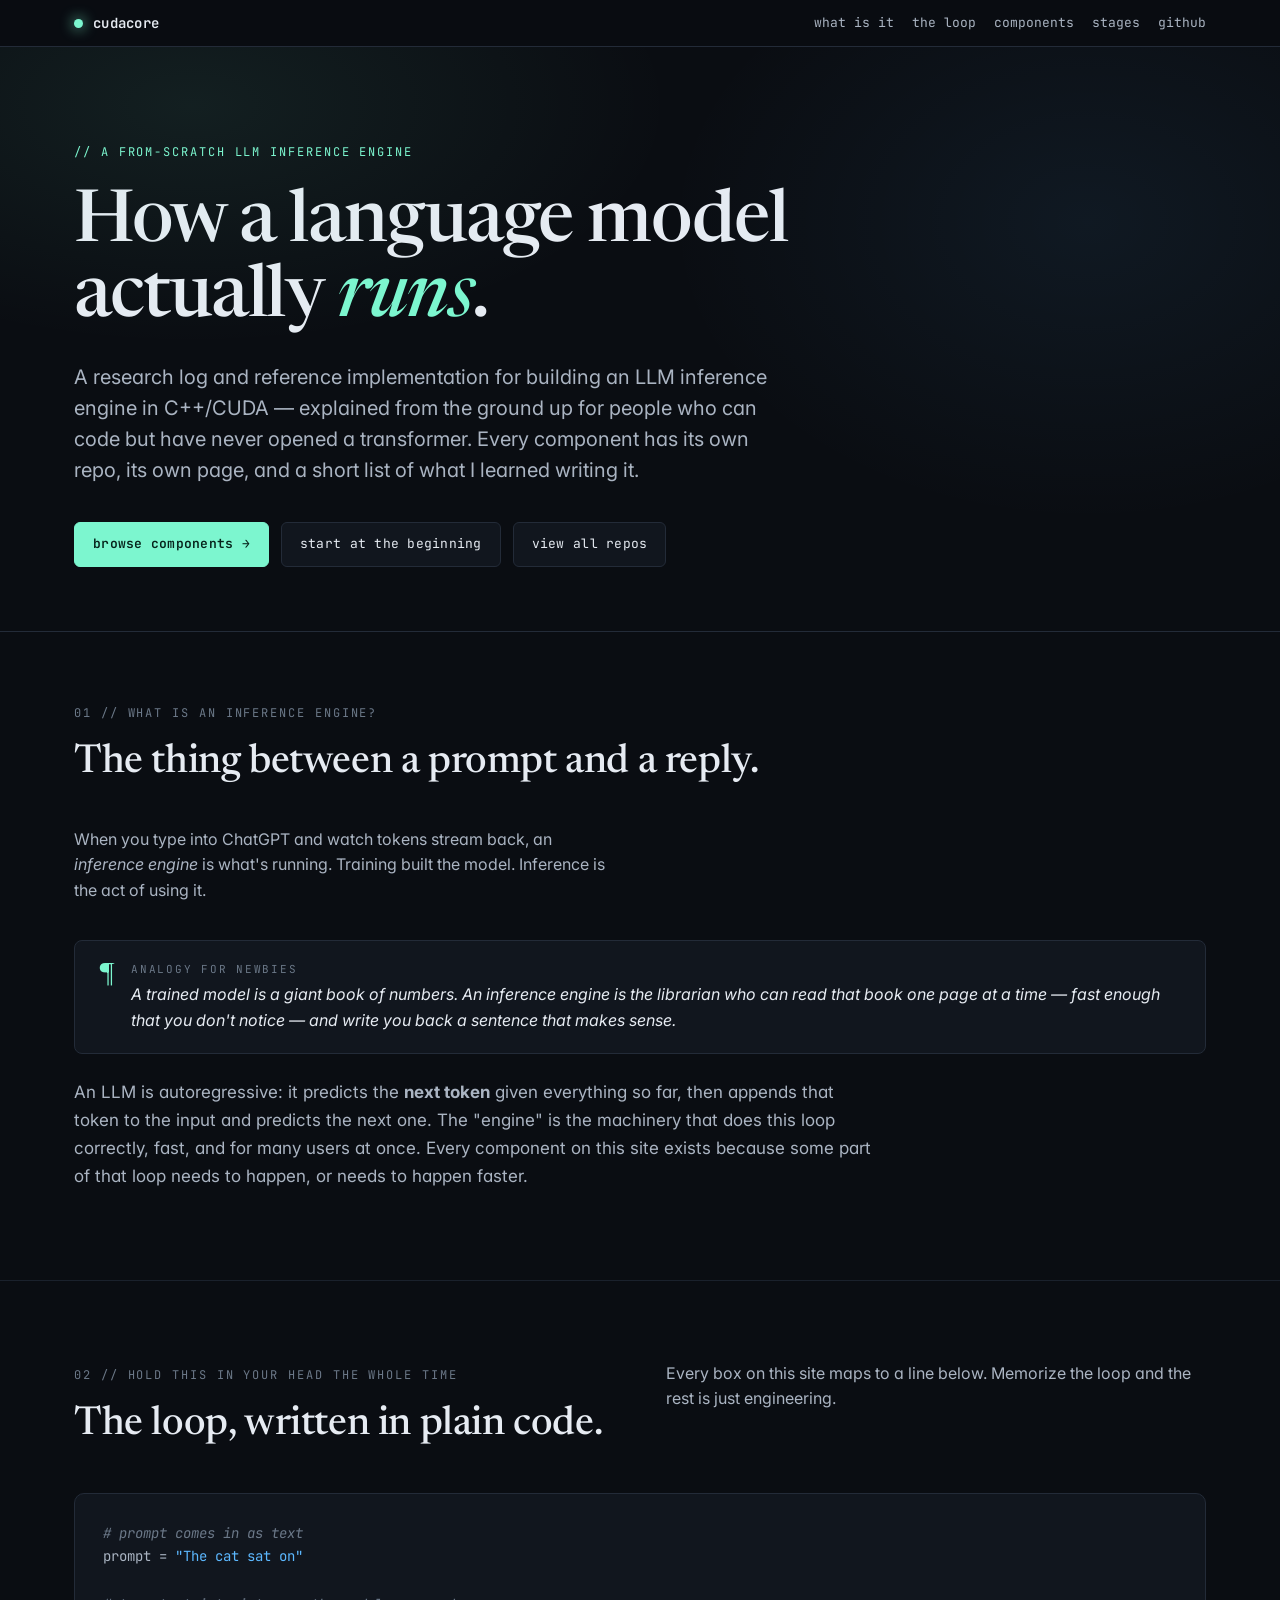
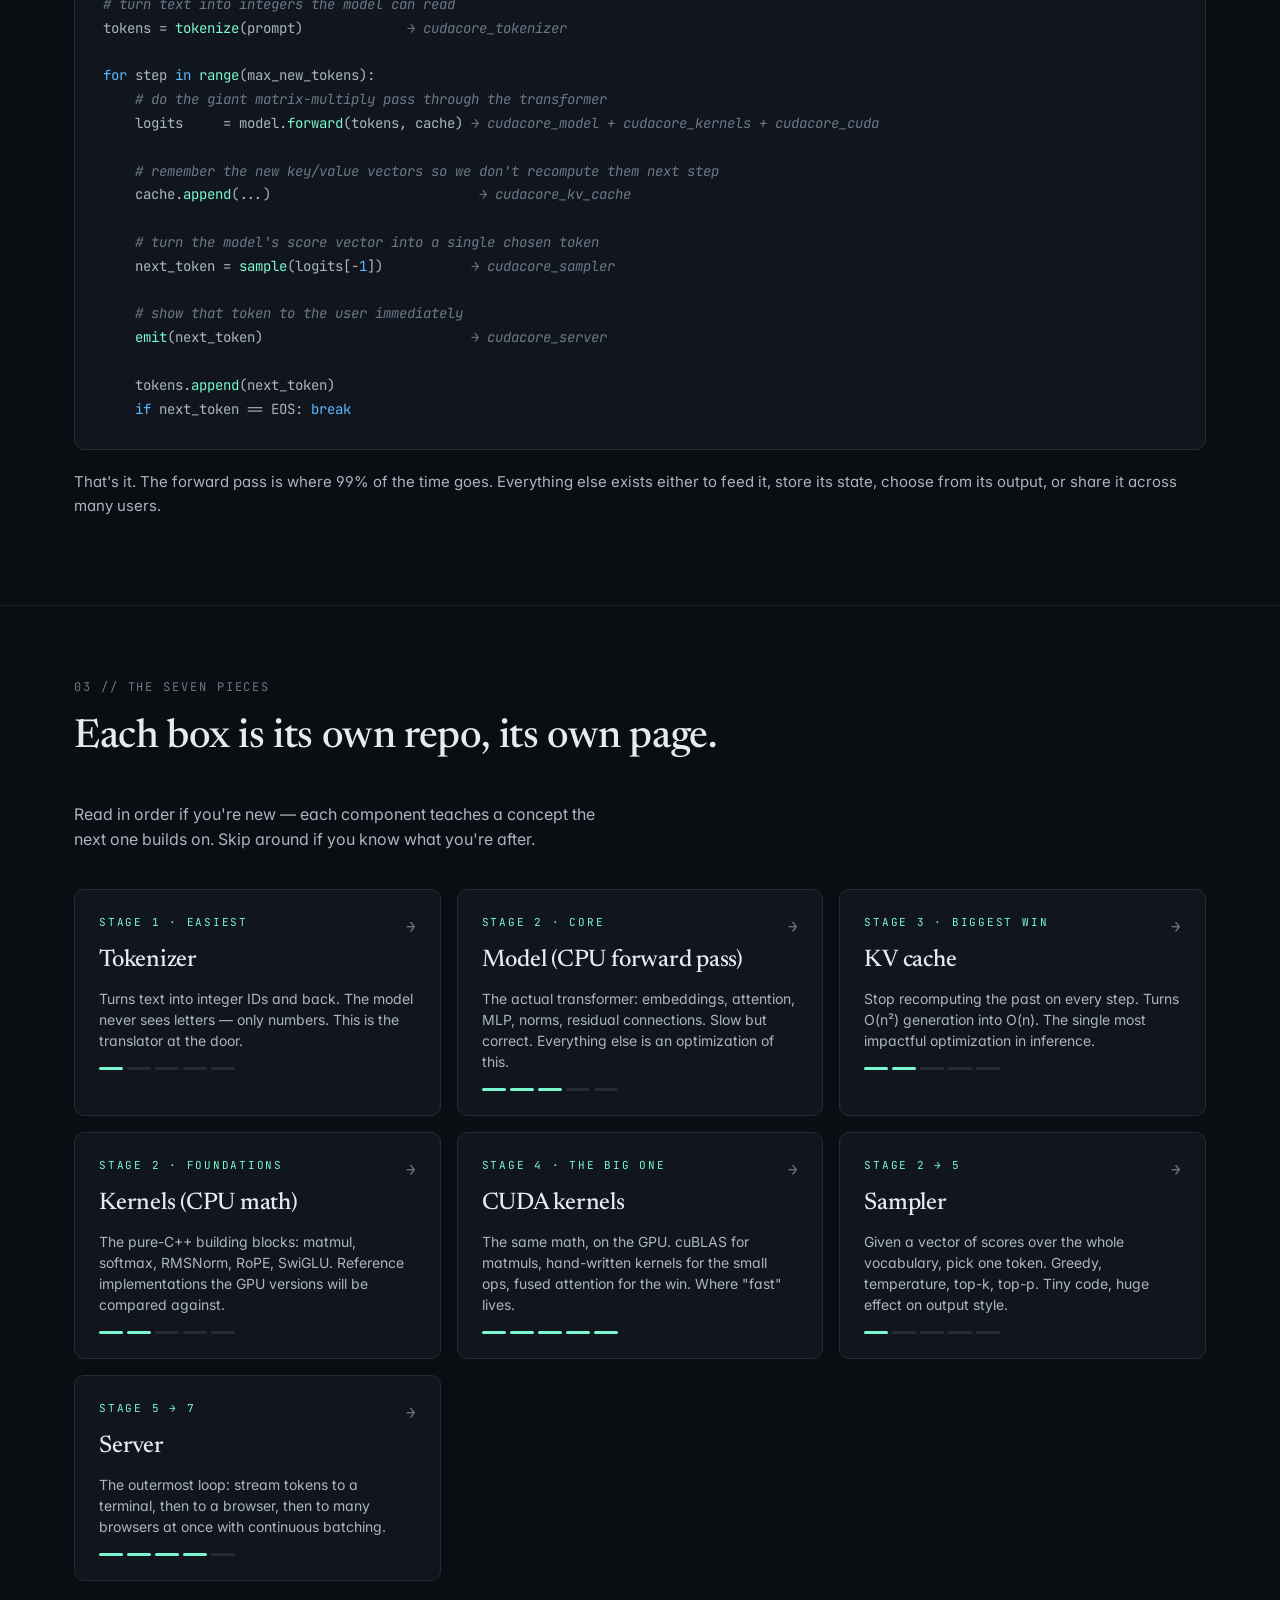
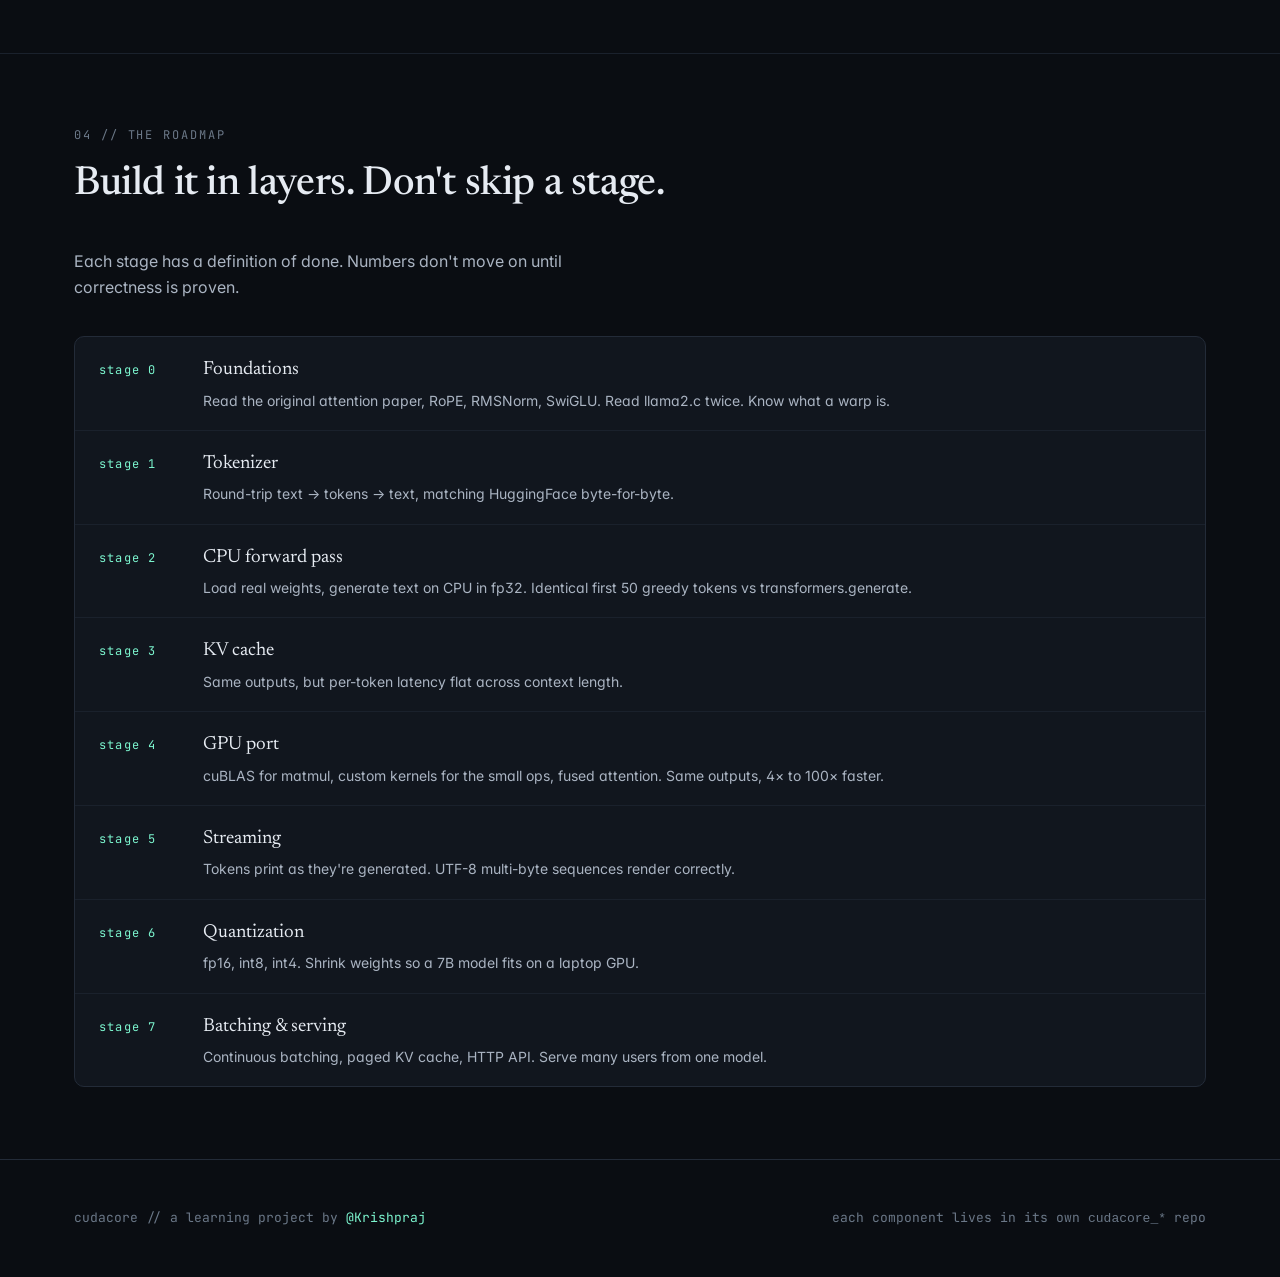
==== index.html @ 764e466d "Initial site — plain-English research log for cudacore Static HTML site explaining what an LLM infer" ====
<!doctype html>
<html lang="en">
<head>
<meta charset="utf-8">
<meta name="viewport" content="width=device-width, initial-scale=1">
<title>cudacore — building an LLM inference engine from scratch</title>
<meta name="description" content="A from-scratch LLM inference engine in C++/CUDA. Research notes, plain-English explanations, and source code for every component — for newbies who want to understand how language models actually run.">
<link rel="preconnect" href="https://fonts.googleapis.com">
<link rel="preconnect" href="https://fonts.gstatic.com" crossorigin>
<link href="https://fonts.googleapis.com/css2?family=Newsreader:ital,wght@0,400;0,500;0,600;1,400;1,500&family=Inter:wght@400;500;600;700&family=JetBrains+Mono:wght@400;500;600&display=swap" rel="stylesheet">
<link rel="stylesheet" href="style.css">
</head>
<body>

<header class="topbar">
  <div class="topbar-inner">
    <div class="brand"><span class="dot"></span>cudacore</div>
    <nav class="topnav">
      <a href="#what">what is it</a>
      <a href="#loop">the loop</a>
      <a href="#components">components</a>
      <a href="#stages">stages</a>
      <a href="https://github.com/Krishpraj?tab=repositories&q=cudacore" target="_blank" rel="noopener">github</a>
    </nav>
  </div>
</header>

<section class="hero">
  <div class="wrap">
    <div class="eyebrow">// a from-scratch llm inference engine</div>
    <h1>How a language model<br>actually <em>runs</em>.</h1>
    <p class="lede">A research log and reference implementation for building an LLM inference engine in C++/CUDA — explained from the ground up for people who can code but have never opened a transformer. Every component has its own repo, its own page, and a short list of what I learned writing it.</p>
    <div class="cta-row">
      <a class="btn primary" href="#components">browse components →</a>
      <a class="btn" href="components/tokenizer.html">start at the beginning</a>
      <a class="btn" href="https://github.com/Krishpraj?tab=repositories&q=cudacore" target="_blank" rel="noopener">view all repos</a>
    </div>
  </div>
</section>

<section id="what">
  <div class="wrap">
    <div class="section-head">
      <div>
        <div class="section-tag">01 // what is an inference engine?</div>
        <h2>The thing between a prompt and a reply.</h2>
      </div>
      <p class="kicker">When you type into ChatGPT and watch tokens stream back, an <em>inference engine</em> is what's running. Training built the model. Inference is the act of using it.</p>
    </div>

    <div class="analogy">
      <div class="icon">¶</div>
      <div class="body">
        <div class="tag">analogy for newbies</div>
        <p>A trained model is a giant book of numbers. An inference engine is the librarian who can read that book one page at a time — fast enough that you don't notice — and write you back a sentence that makes sense.</p>
      </div>
    </div>

    <p style="color: var(--ink-2); font-size: 17px; line-height: 1.65; max-width: 800px;">An LLM is autoregressive: it predicts the <strong>next token</strong> given everything so far, then appends that token to the input and predicts the next one. The "engine" is the machinery that does this loop correctly, fast, and for many users at once. Every component on this site exists because some part of that loop needs to happen, or needs to happen faster.</p>
  </div>
</section>

<section id="loop">
  <div class="wrap">
    <div class="section-head">
      <div>
        <div class="section-tag">02 // hold this in your head the whole time</div>
        <h2>The loop, written in plain code.</h2>
      </div>
      <p class="kicker">Every box on this site maps to a line below. Memorize the loop and the rest is just engineering.</p>
    </div>

<div class="loop-block"><span class="cm"># prompt comes in as text</span>
prompt = <span class="kw">"The cat sat on"</span>

<span class="cm"># turn text into integers the model can read</span>
tokens = <span class="fn">tokenize</span>(prompt)             <span class="cm">→ cudacore_tokenizer</span>

<span class="kw">for</span> step <span class="kw">in</span> <span class="fn">range</span>(max_new_tokens):
    <span class="cm"># do the giant matrix-multiply pass through the transformer</span>
    logits     = model.<span class="fn">forward</span>(tokens, cache) <span class="cm">→ cudacore_model + cudacore_kernels + cudacore_cuda</span>

    <span class="cm"># remember the new key/value vectors so we don't recompute them next step</span>
    cache.<span class="fn">append</span>(...)                          <span class="cm">→ cudacore_kv_cache</span>

    <span class="cm"># turn the model's score vector into a single chosen token</span>
    next_token = <span class="fn">sample</span>(logits[-<span class="kw">1</span>])           <span class="cm">→ cudacore_sampler</span>

    <span class="cm"># show that token to the user immediately</span>
    <span class="fn">emit</span>(next_token)                          <span class="cm">→ cudacore_server</span>

    tokens.<span class="fn">append</span>(next_token)
    <span class="kw">if</span> next_token == EOS: <span class="kw">break</span></div>

    <p style="color: var(--ink-2); font-size: 15px; margin-top: 20px;">That's it. The forward pass is where 99% of the time goes. Everything else exists either to feed it, store its state, choose from its output, or share it across many users.</p>
  </div>
</section>

<section id="components">
  <div class="wrap">
    <div class="section-head">
      <div>
        <div class="section-tag">03 // the seven pieces</div>
        <h2>Each box is its own repo, its own page.</h2>
      </div>
      <p class="kicker">Read in order if you're new — each component teaches a concept the next one builds on. Skip around if you know what you're after.</p>
    </div>

    <div class="comp-grid">

      <a class="comp-card" href="components/tokenizer.html">
        <div class="stage">stage 1 · easiest</div>
        <h3>Tokenizer</h3>
        <p>Turns text into integer IDs and back. The model never sees letters — only numbers. This is the translator at the door.</p>
        <div class="difficulty"><span class="on"></span><span></span><span></span><span></span><span></span></div>
      </a>

      <a class="comp-card" href="components/model.html">
        <div class="stage">stage 2 · core</div>
        <h3>Model (CPU forward pass)</h3>
        <p>The actual transformer: embeddings, attention, MLP, norms, residual connections. Slow but correct. Everything else is an optimization of this.</p>
        <div class="difficulty"><span class="on"></span><span class="on"></span><span class="on"></span><span></span><span></span></div>
      </a>

      <a class="comp-card" href="components/kv_cache.html">
        <div class="stage">stage 3 · biggest win</div>
        <h3>KV cache</h3>
        <p>Stop recomputing the past on every step. Turns O(n²) generation into O(n). The single most impactful optimization in inference.</p>
        <div class="difficulty"><span class="on"></span><span class="on"></span><span></span><span></span><span></span></div>
      </a>

      <a class="comp-card" href="components/kernels.html">
        <div class="stage">stage 2 · foundations</div>
        <h3>Kernels (CPU math)</h3>
        <p>The pure-C++ building blocks: matmul, softmax, RMSNorm, RoPE, SwiGLU. Reference implementations the GPU versions will be compared against.</p>
        <div class="difficulty"><span class="on"></span><span class="on"></span><span></span><span></span><span></span></div>
      </a>

      <a class="comp-card" href="components/cuda.html">
        <div class="stage">stage 4 · the big one</div>
        <h3>CUDA kernels</h3>
        <p>The same math, on the GPU. cuBLAS for matmuls, hand-written kernels for the small ops, fused attention for the win. Where "fast" lives.</p>
        <div class="difficulty"><span class="on"></span><span class="on"></span><span class="on"></span><span class="on"></span><span class="on"></span></div>
      </a>

      <a class="comp-card" href="components/sampler.html">
        <div class="stage">stage 2 → 5</div>
        <h3>Sampler</h3>
        <p>Given a vector of scores over the whole vocabulary, pick one token. Greedy, temperature, top-k, top-p. Tiny code, huge effect on output style.</p>
        <div class="difficulty"><span class="on"></span><span></span><span></span><span></span><span></span></div>
      </a>

      <a class="comp-card" href="components/server.html">
        <div class="stage">stage 5 → 7</div>
        <h3>Server</h3>
        <p>The outermost loop: stream tokens to a terminal, then to a browser, then to many browsers at once with continuous batching.</p>
        <div class="difficulty"><span class="on"></span><span class="on"></span><span class="on"></span><span class="on"></span><span></span></div>
      </a>

    </div>
  </div>
</section>

<section id="stages">
  <div class="wrap">
    <div class="section-head">
      <div>
        <div class="section-tag">04 // the roadmap</div>
        <h2>Build it in layers. Don't skip a stage.</h2>
      </div>
      <p class="kicker">Each stage has a definition of done. Numbers don't move on until correctness is proven.</p>
    </div>

    <div class="stages">
      <div class="stage-row"><div class="num">stage 0</div><div><div class="title">Foundations</div><p class="desc">Read the original attention paper, RoPE, RMSNorm, SwiGLU. Read llama2.c twice. Know what a warp is.</p></div></div>
      <div class="stage-row"><div class="num">stage 1</div><div><div class="title">Tokenizer</div><p class="desc">Round-trip text → tokens → text, matching HuggingFace byte-for-byte.</p></div></div>
      <div class="stage-row"><div class="num">stage 2</div><div><div class="title">CPU forward pass</div><p class="desc">Load real weights, generate text on CPU in fp32. Identical first 50 greedy tokens vs transformers.generate.</p></div></div>
      <div class="stage-row"><div class="num">stage 3</div><div><div class="title">KV cache</div><p class="desc">Same outputs, but per-token latency flat across context length.</p></div></div>
      <div class="stage-row"><div class="num">stage 4</div><div><div class="title">GPU port</div><p class="desc">cuBLAS for matmul, custom kernels for the small ops, fused attention. Same outputs, 4× to 100× faster.</p></div></div>
      <div class="stage-row"><div class="num">stage 5</div><div><div class="title">Streaming</div><p class="desc">Tokens print as they're generated. UTF-8 multi-byte sequences render correctly.</p></div></div>
      <div class="stage-row"><div class="num">stage 6</div><div><div class="title">Quantization</div><p class="desc">fp16, int8, int4. Shrink weights so a 7B model fits on a laptop GPU.</p></div></div>
      <div class="stage-row"><div class="num">stage 7</div><div><div class="title">Batching & serving</div><p class="desc">Continuous batching, paged KV cache, HTTP API. Serve many users from one model.</p></div></div>
    </div>
  </div>
</section>

<footer class="site-foot">
  <div class="wrap">
    <div>cudacore // a learning project by <a href="https://github.com/Krishpraj" target="_blank" rel="noopener">@Krishpraj</a></div>
    <div>each component lives in its own <code>cudacore_*</code> repo</div>
  </div>
</footer>

</body>
</html>
---- style.css ----
/* cudacore — design tokens */
:root {
  --bg: #0a0d12;
  --bg-2: #11161e;
  --bg-3: #1a212c;
  --line: #232b38;
  --line-soft: #1a212c;
  --ink: #e6ebf2;
  --ink-2: #aab4c2;
  --ink-3: #6b7888;
  --accent: #7cf6cf;
  --accent-2: #5cb8ff;
  --warn: #ffb84d;
  --danger: #ff7a90;
  --mono: ui-monospace, "JetBrains Mono", "SF Mono", Menlo, Consolas, monospace;
  --sans: ui-sans-serif, "Inter", system-ui, -apple-system, "Segoe UI", sans-serif;
  --serif: "Newsreader", "Iowan Old Style", Georgia, serif;
  --maxw: 1180px;
}

* { box-sizing: border-box; }
html, body { margin: 0; padding: 0; }
html { -webkit-text-size-adjust: 100%; }
body {
  background: var(--bg);
  color: var(--ink);
  font-family: var(--sans);
  font-size: 16px;
  line-height: 1.6;
  font-feature-settings: "ss01", "cv11";
  -webkit-font-smoothing: antialiased;
  text-rendering: optimizeLegibility;
}

a { color: var(--accent); text-decoration: none; }
a:hover { text-decoration: underline; text-decoration-thickness: 1px; text-underline-offset: 3px; }

::selection { background: var(--accent); color: #06231b; }

/* layout */
.wrap { max-width: var(--maxw); margin: 0 auto; padding: 0 24px; }
.row { display: flex; gap: 24px; flex-wrap: wrap; }

/* top bar */
.topbar {
  position: sticky;
  top: 0;
  z-index: 10;
  background: rgba(10,13,18,0.85);
  backdrop-filter: blur(12px);
  -webkit-backdrop-filter: blur(12px);
  border-bottom: 1px solid var(--line);
}
.topbar-inner {
  max-width: var(--maxw);
  margin: 0 auto;
  padding: 12px 24px;
  display: flex;
  align-items: center;
  justify-content: space-between;
  gap: 24px;
}
.brand {
  font-family: var(--mono);
  font-weight: 600;
  font-size: 14px;
  letter-spacing: 0.02em;
  color: var(--ink);
  display: flex;
  align-items: center;
  gap: 10px;
}
.brand .dot {
  width: 9px; height: 9px;
  border-radius: 50%;
  background: var(--accent);
  box-shadow: 0 0 14px var(--accent);
}
.topnav {
  display: flex;
  gap: 18px;
  font-family: var(--mono);
  font-size: 13px;
}
.topnav a {
  color: var(--ink-2);
  text-decoration: none;
}
.topnav a:hover { color: var(--ink); }

/* hero */
.hero {
  padding: 96px 0 64px;
  border-bottom: 1px solid var(--line);
  position: relative;
  overflow: hidden;
}
.hero::before {
  content: "";
  position: absolute;
  inset: 0;
  background:
    radial-gradient(800px 400px at 15% 10%, rgba(124,246,207,0.08), transparent 60%),
    radial-gradient(700px 500px at 85% 30%, rgba(92,184,255,0.07), transparent 60%);
  pointer-events: none;
}
.eyebrow {
  font-family: var(--mono);
  font-size: 12px;
  letter-spacing: 0.16em;
  text-transform: uppercase;
  color: var(--accent);
  margin-bottom: 24px;
}
.hero h1 {
  font-family: var(--serif);
  font-size: clamp(40px, 6vw, 72px);
  line-height: 1.05;
  letter-spacing: -0.02em;
  font-weight: 500;
  margin: 0 0 24px;
  max-width: 920px;
}
.hero h1 em {
  font-style: italic;
  color: var(--accent);
}
.hero .lede {
  font-size: 20px;
  line-height: 1.55;
  color: var(--ink-2);
  max-width: 720px;
  margin: 0 0 36px;
}
.cta-row {
  display: flex;
  gap: 12px;
  flex-wrap: wrap;
}
.btn {
  display: inline-flex;
  align-items: center;
  gap: 8px;
  padding: 11px 18px;
  border-radius: 6px;
  font-family: var(--mono);
  font-size: 13px;
  letter-spacing: 0.02em;
  border: 1px solid var(--line);
  background: var(--bg-2);
  color: var(--ink);
  text-decoration: none;
  transition: all 0.15s ease;
}
.btn:hover {
  border-color: var(--accent);
  text-decoration: none;
  transform: translateY(-1px);
}
.btn.primary {
  background: var(--accent);
  color: #06231b;
  border-color: var(--accent);
  font-weight: 600;
}
.btn.primary:hover { background: #6be3bc; border-color: #6be3bc; }

/* section */
section { padding: 72px 0; border-bottom: 1px solid var(--line-soft); }
section:last-of-type { border-bottom: none; }
.section-head {
  display: flex;
  align-items: baseline;
  justify-content: space-between;
  margin-bottom: 36px;
  gap: 24px;
  flex-wrap: wrap;
}
.section-tag {
  font-family: var(--mono);
  font-size: 12px;
  letter-spacing: 0.16em;
  text-transform: uppercase;
  color: var(--ink-3);
}
.section-head h2 {
  font-family: var(--serif);
  font-weight: 500;
  font-size: clamp(28px, 3.4vw, 40px);
  letter-spacing: -0.01em;
  margin: 8px 0 0;
}
.section-head p.kicker {
  color: var(--ink-2);
  max-width: 540px;
  margin: 8px 0 0;
}

/* the loop block */
.loop-block {
  background: var(--bg-2);
  border: 1px solid var(--line);
  border-radius: 10px;
  padding: 28px;
  font-family: var(--mono);
  font-size: 14px;
  line-height: 1.7;
  color: var(--ink-2);
  white-space: pre;
  overflow-x: auto;
}
.loop-block .kw { color: var(--accent-2); }
.loop-block .fn { color: var(--accent); }
.loop-block .cm { color: var(--ink-3); font-style: italic; }

/* component grid */
.comp-grid {
  display: grid;
  grid-template-columns: repeat(auto-fit, minmax(280px, 1fr));
  gap: 16px;
}
.comp-card {
  display: block;
  background: var(--bg-2);
  border: 1px solid var(--line);
  border-radius: 10px;
  padding: 24px;
  color: var(--ink);
  text-decoration: none;
  transition: all 0.2s ease;
  position: relative;
  overflow: hidden;
}
.comp-card::after {
  content: "→";
  position: absolute;
  top: 24px;
  right: 24px;
  font-family: var(--mono);
  color: var(--ink-3);
  transition: all 0.2s ease;
}
.comp-card:hover {
  border-color: var(--accent);
  background: var(--bg-3);
  text-decoration: none;
  transform: translateY(-2px);
}
.comp-card:hover::after { color: var(--accent); transform: translateX(4px); }
.comp-card .stage {
  font-family: var(--mono);
  font-size: 11px;
  letter-spacing: 0.16em;
  text-transform: uppercase;
  color: var(--accent);
  margin-bottom: 10px;
}
.comp-card h3 {
  font-family: var(--serif);
  font-weight: 500;
  font-size: 24px;
  margin: 0 0 8px;
  letter-spacing: -0.01em;
}
.comp-card p {
  color: var(--ink-2);
  font-size: 14px;
  line-height: 1.5;
  margin: 0;
}
.comp-card .difficulty {
  margin-top: 16px;
  display: flex;
  gap: 4px;
}
.comp-card .difficulty span {
  width: 24px; height: 3px;
  background: var(--line);
  border-radius: 2px;
}
.comp-card .difficulty span.on { background: var(--accent); }

/* page body content */
article.page {
  padding: 56px 0 96px;
}
article.page .page-eyebrow {
  font-family: var(--mono);
  font-size: 12px;
  letter-spacing: 0.16em;
  text-transform: uppercase;
  color: var(--accent);
  margin-bottom: 16px;
}
article.page h1 {
  font-family: var(--serif);
  font-weight: 500;
  font-size: clamp(36px, 5vw, 56px);
  letter-spacing: -0.02em;
  line-height: 1.1;
  margin: 0 0 16px;
}
article.page .subhead {
  font-size: 18px;
  color: var(--ink-2);
  max-width: 740px;
  margin: 0 0 40px;
}
article.page h2 {
  font-family: var(--serif);
  font-weight: 500;
  font-size: 28px;
  letter-spacing: -0.01em;
  margin: 48px 0 16px;
  padding-top: 16px;
  border-top: 1px solid var(--line-soft);
}
article.page h3 {
  font-family: var(--sans);
  font-weight: 600;
  font-size: 17px;
  margin: 28px 0 10px;
  color: var(--ink);
  letter-spacing: -0.005em;
}
article.page p, article.page li {
  color: var(--ink-2);
  font-size: 17px;
  line-height: 1.65;
}
article.page strong { color: var(--ink); font-weight: 600; }
article.page ul { padding-left: 22px; }
article.page li { margin-bottom: 6px; }
article.page code {
  font-family: var(--mono);
  font-size: 0.92em;
  background: var(--bg-2);
  padding: 2px 6px;
  border-radius: 4px;
  border: 1px solid var(--line-soft);
  color: var(--ink);
}
article.page pre {
  background: var(--bg-2);
  border: 1px solid var(--line);
  border-radius: 8px;
  padding: 18px 20px;
  overflow-x: auto;
  font-family: var(--mono);
  font-size: 13px;
  line-height: 1.6;
  color: var(--ink);
  margin: 20px 0;
}
article.page pre code {
  background: none;
  padding: 0;
  border: none;
  font-size: inherit;
}

/* explainer box */
.explainer {
  background: linear-gradient(135deg, rgba(124,246,207,0.04), rgba(92,184,255,0.03));
  border: 1px solid var(--line);
  border-left: 3px solid var(--accent);
  border-radius: 8px;
  padding: 20px 24px;
  margin: 24px 0;
}
.explainer .tag {
  font-family: var(--mono);
  font-size: 11px;
  letter-spacing: 0.16em;
  text-transform: uppercase;
  color: var(--accent);
  margin-bottom: 8px;
}
.explainer p { margin: 0; }

/* analogy box */
.analogy {
  background: var(--bg-2);
  border: 1px solid var(--line);
  border-radius: 8px;
  padding: 20px 24px;
  margin: 24px 0;
  display: flex;
  gap: 16px;
  align-items: flex-start;
}
.analogy .icon {
  font-family: var(--serif);
  font-size: 28px;
  color: var(--accent);
  line-height: 1;
  flex-shrink: 0;
}
.analogy .body { flex: 1; }
.analogy .tag {
  font-family: var(--mono);
  font-size: 11px;
  letter-spacing: 0.16em;
  text-transform: uppercase;
  color: var(--ink-3);
  margin-bottom: 4px;
}
.analogy p { margin: 0; font-style: italic; color: var(--ink); }

/* learned-box */
.learned {
  background: var(--bg-2);
  border: 1px solid var(--line);
  border-radius: 10px;
  padding: 28px 32px;
  margin: 40px 0;
}
.learned h3 {
  font-family: var(--mono);
  font-size: 12px;
  letter-spacing: 0.16em;
  text-transform: uppercase;
  color: var(--accent);
  margin: 0 0 16px;
  padding: 0;
  border: 0;
}
.learned ul { padding-left: 22px; margin: 0; }
.learned li { margin-bottom: 10px; }

/* next/prev */
.pager {
  display: flex;
  justify-content: space-between;
  gap: 16px;
  margin-top: 56px;
  padding-top: 32px;
  border-top: 1px solid var(--line-soft);
}
.pager a {
  flex: 1;
  padding: 18px 24px;
  background: var(--bg-2);
  border: 1px solid var(--line);
  border-radius: 8px;
  display: block;
  text-decoration: none;
  transition: all 0.15s ease;
}
.pager a:hover { border-color: var(--accent); text-decoration: none; }
.pager .dir {
  font-family: var(--mono);
  font-size: 11px;
  letter-spacing: 0.16em;
  text-transform: uppercase;
  color: var(--ink-3);
  margin-bottom: 6px;
}
.pager .title {
  font-family: var(--serif);
  font-size: 20px;
  color: var(--ink);
}
.pager a.next { text-align: right; }
.pager a.disabled { opacity: 0.4; pointer-events: none; }

/* roadmap */
.stages {
  display: grid;
  grid-template-columns: 1fr;
  gap: 0;
  border: 1px solid var(--line);
  border-radius: 10px;
  overflow: hidden;
  background: var(--bg-2);
}
.stage-row {
  display: grid;
  grid-template-columns: 88px 1fr;
  border-top: 1px solid var(--line-soft);
  padding: 18px 24px;
  align-items: baseline;
  gap: 16px;
}
.stage-row:first-child { border-top: none; }
.stage-row .num {
  font-family: var(--mono);
  font-size: 12px;
  color: var(--accent);
  letter-spacing: 0.1em;
}
.stage-row .title {
  font-family: var(--serif);
  font-size: 19px;
  color: var(--ink);
  margin: 0 0 4px;
}
.stage-row .desc {
  font-size: 14px;
  color: var(--ink-2);
  margin: 0;
}

/* metadata panel on component pages */
.meta-panel {
  display: grid;
  grid-template-columns: repeat(auto-fit, minmax(180px, 1fr));
  gap: 16px;
  background: var(--bg-2);
  border: 1px solid var(--line);
  border-radius: 10px;
  padding: 20px 24px;
  margin: 32px 0 40px;
}
.meta-item .label {
  font-family: var(--mono);
  font-size: 11px;
  letter-spacing: 0.16em;
  text-transform: uppercase;
  color: var(--ink-3);
  margin-bottom: 6px;
}
.meta-item .value {
  font-family: var(--serif);
  font-size: 17px;
  color: var(--ink);
}
.meta-item .value.mono { font-family: var(--mono); font-size: 14px; }

/* footer */
footer.site-foot {
  padding: 48px 0;
  border-top: 1px solid var(--line);
  font-family: var(--mono);
  font-size: 13px;
  color: var(--ink-3);
}
footer.site-foot .wrap {
  display: flex;
  justify-content: space-between;
  flex-wrap: wrap;
  gap: 16px;
}

/* responsive */
@media (max-width: 640px) {
  .topnav { gap: 12px; font-size: 12px; }
  .hero { padding: 64px 0 48px; }
  .meta-panel { grid-template-columns: 1fr 1fr; }
  .pager { flex-direction: column; }
  .pager a.next { text-align: left; }
}
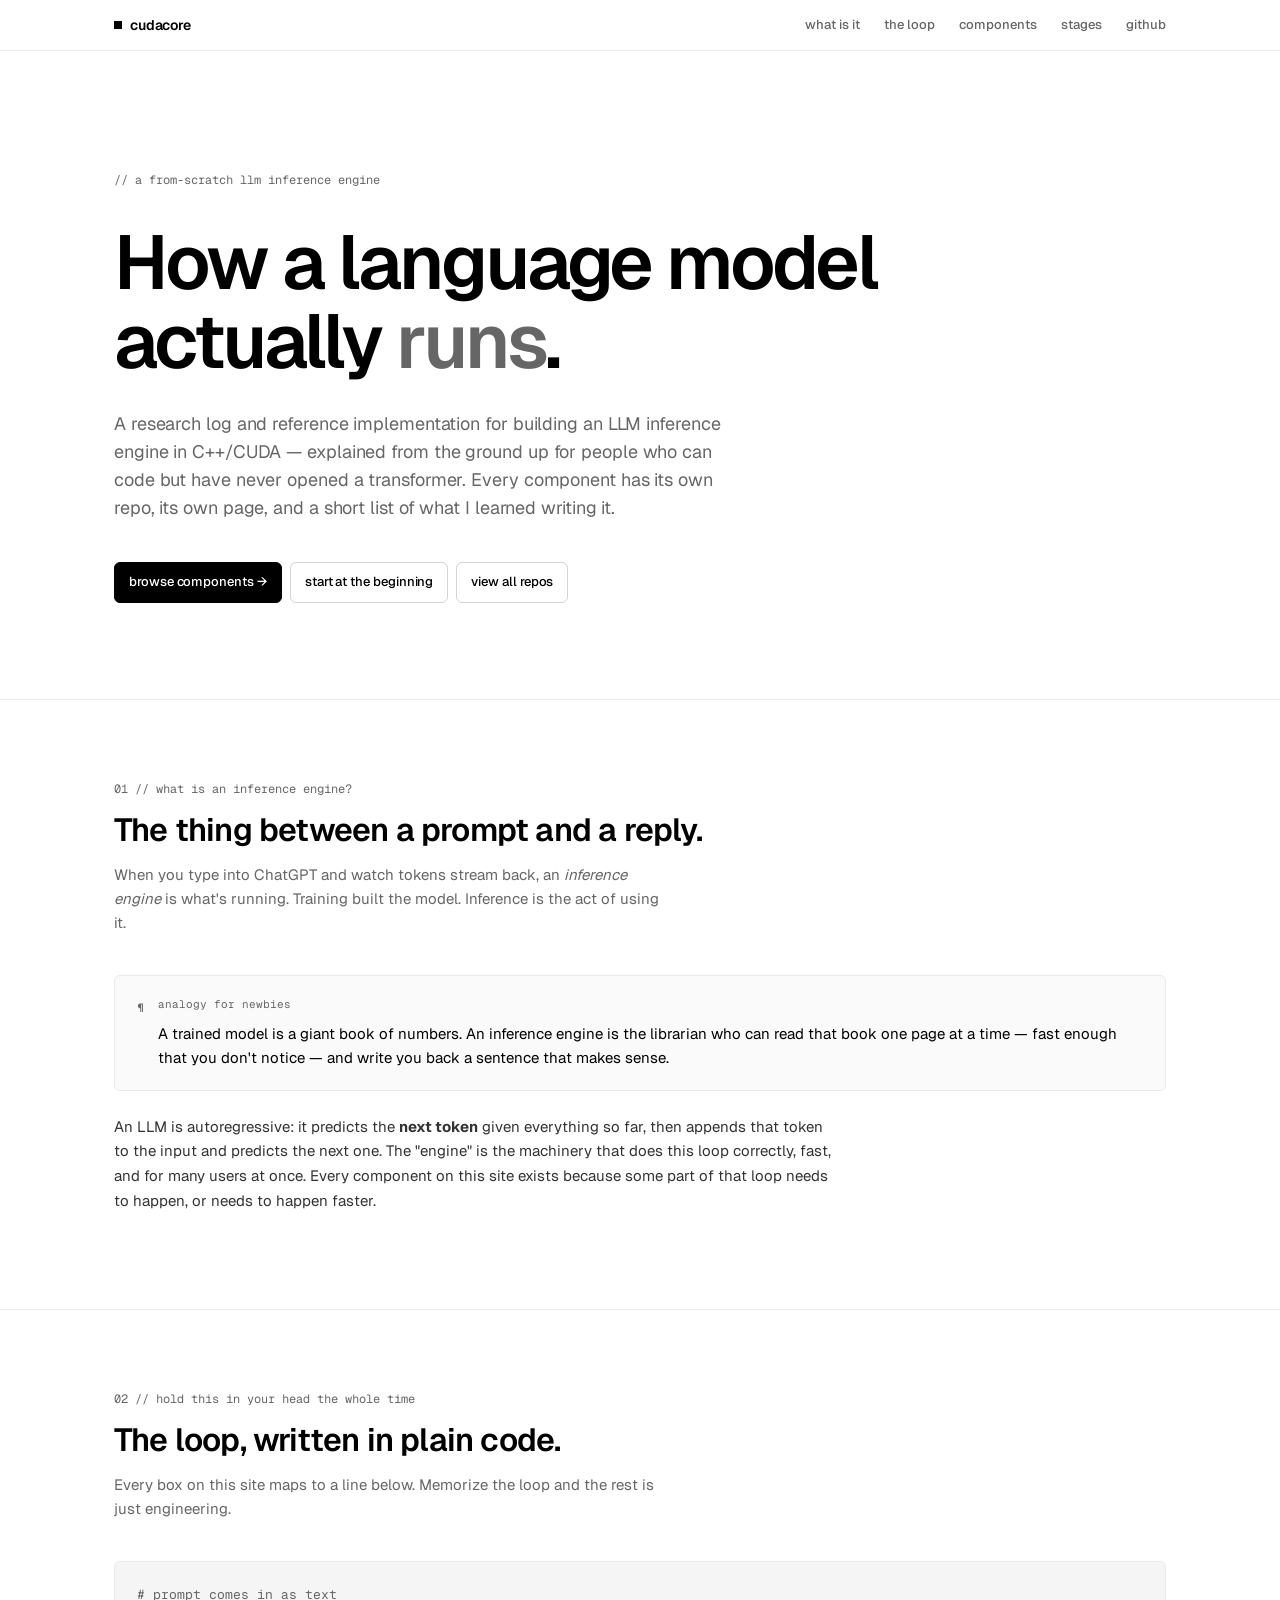
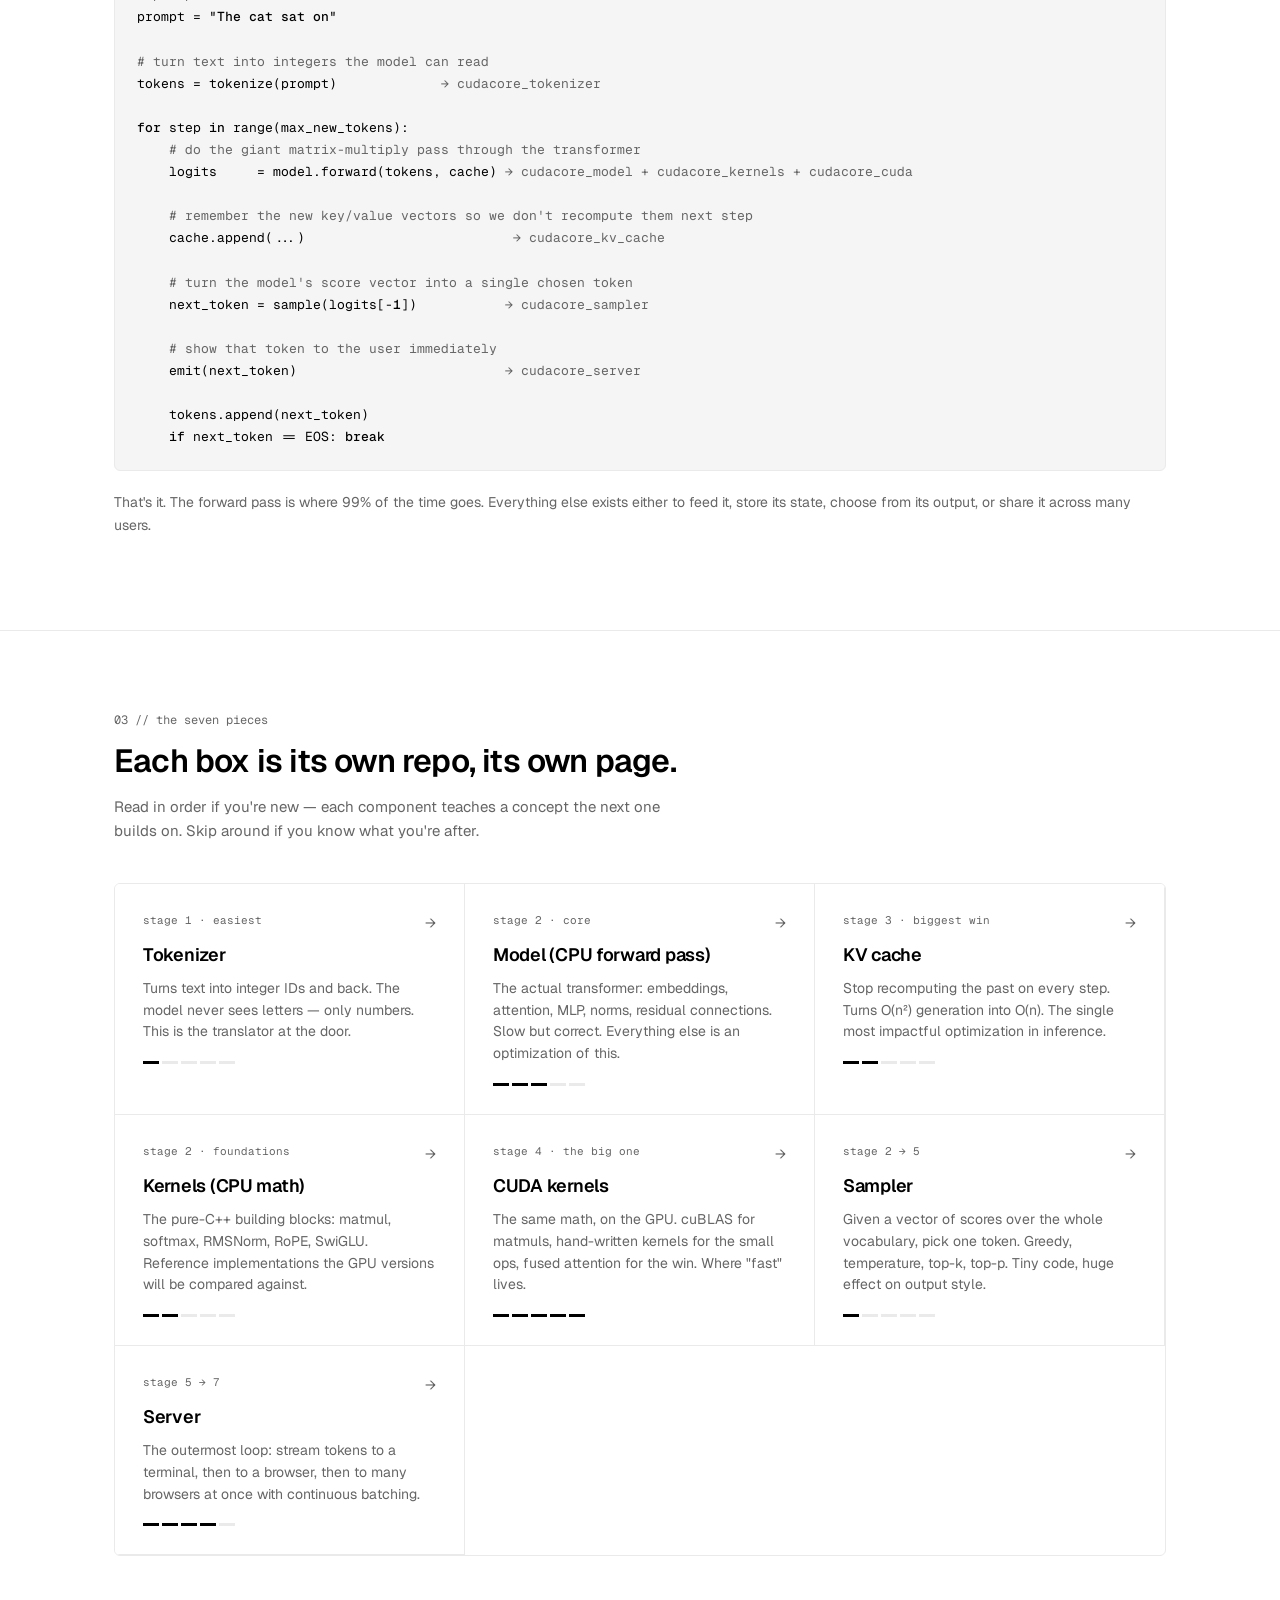
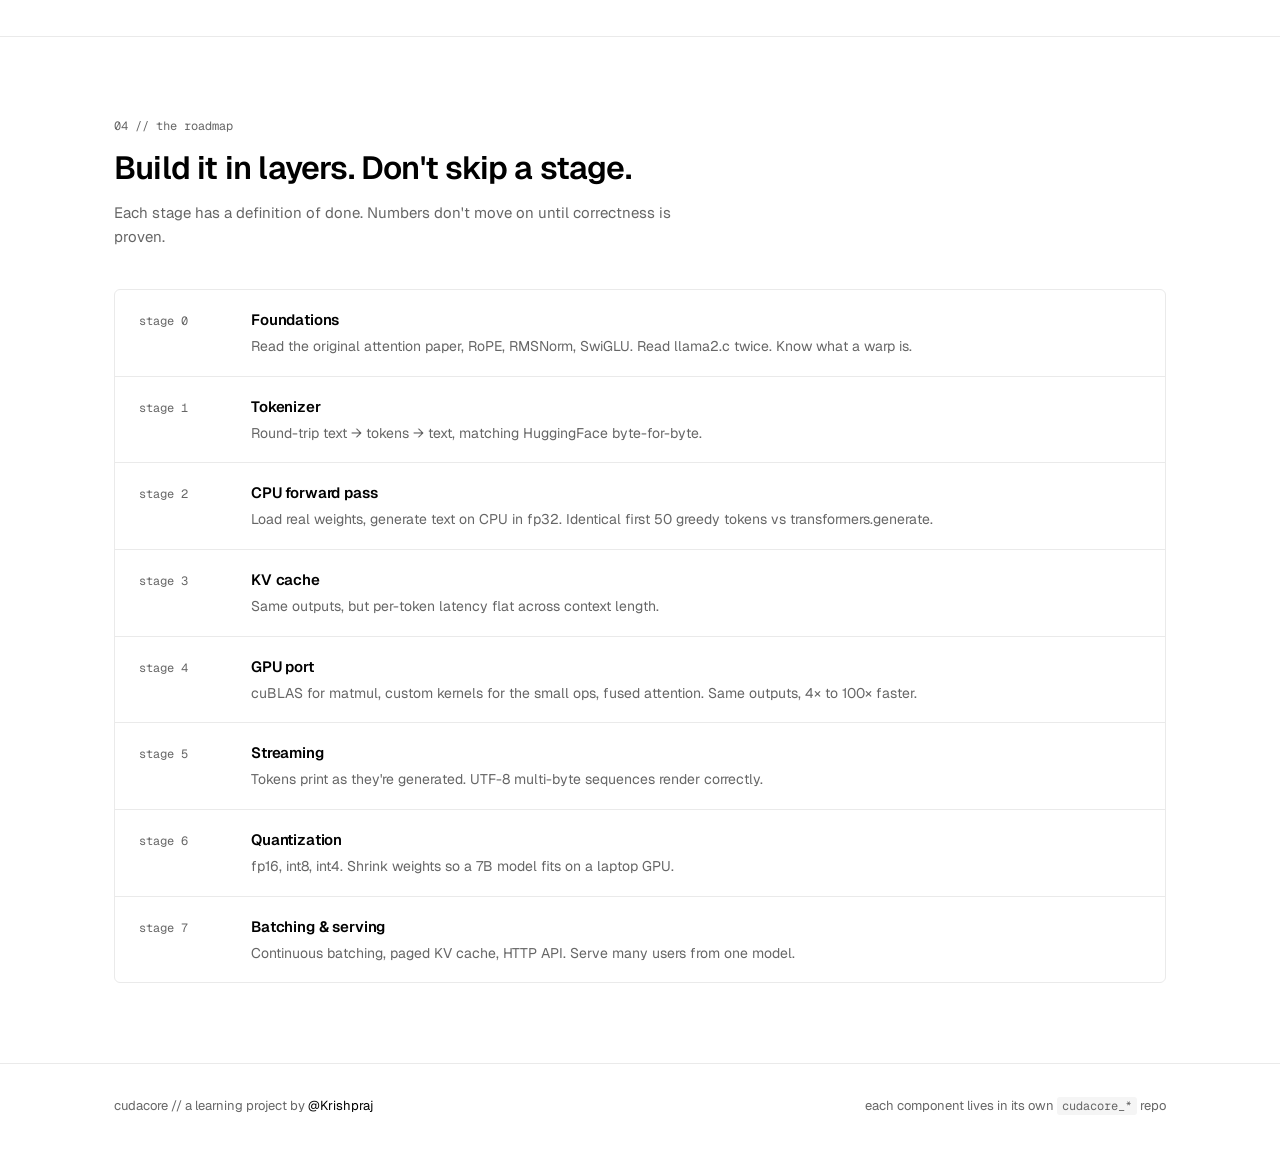
==== commit e9c7d645: "Redesign to minimal monochrome (Vercel-style) Strip dark theme, cyan accents, Newsreader serif headi" ====
--- a/index.html
+++ b/index.html
@@ -7,7 +7,7 @@
 <meta name="description" content="A from-scratch LLM inference engine in C++/CUDA. Research notes, plain-English explanations, and source code for every component — for newbies who want to understand how language models actually run.">
 <link rel="preconnect" href="https://fonts.googleapis.com">
 <link rel="preconnect" href="https://fonts.gstatic.com" crossorigin>
-<link href="https://fonts.googleapis.com/css2?family=Newsreader:ital,wght@0,400;0,500;0,600;1,400;1,500&family=Inter:wght@400;500;600;700&family=JetBrains+Mono:wght@400;500;600&display=swap" rel="stylesheet">
+<link href="https://fonts.googleapis.com/css2?family=Geist:wght@400;500;600;700&family=Geist+Mono:wght@400;500&display=swap" rel="stylesheet">
 <link rel="stylesheet" href="style.css">
 </head>
 <body>
@@ -56,7 +56,7 @@
       </div>
     </div>
 
-    <p style="color: var(--ink-2); font-size: 17px; line-height: 1.65; max-width: 800px;">An LLM is autoregressive: it predicts the <strong>next token</strong> given everything so far, then appends that token to the input and predicts the next one. The "engine" is the machinery that does this loop correctly, fast, and for many users at once. Every component on this site exists because some part of that loop needs to happen, or needs to happen faster.</p>
+    <p style="color: #333; font-size: 15px; line-height: 1.65; max-width: 720px;">An LLM is autoregressive: it predicts the <strong>next token</strong> given everything so far, then appends that token to the input and predicts the next one. The "engine" is the machinery that does this loop correctly, fast, and for many users at once. Every component on this site exists because some part of that loop needs to happen, or needs to happen faster.</p>
   </div>
 </section>
 
@@ -92,7 +92,7 @@
     tokens.<span class="fn">append</span>(next_token)
     <span class="kw">if</span> next_token == EOS: <span class="kw">break</span></div>
 
-    <p style="color: var(--ink-2); font-size: 15px; margin-top: 20px;">That's it. The forward pass is where 99% of the time goes. Everything else exists either to feed it, store its state, choose from its output, or share it across many users.</p>
+    <p style="color: #666; font-size: 14px; margin-top: 20px;">That's it. The forward pass is where 99% of the time goes. Everything else exists either to feed it, store its state, choose from its output, or share it across many users.</p>
   </div>
 </section>
 
--- a/style.css
+++ b/style.css
@@ -1,552 +1,566 @@
-/* cudacore — design tokens */
+/* cudacore — minimal docs theme */
 :root {
-  --bg: #0a0d12;
-  --bg-2: #11161e;
-  --bg-3: #1a212c;
-  --line: #232b38;
-  --line-soft: #1a212c;
-  --ink: #e6ebf2;
-  --ink-2: #aab4c2;
-  --ink-3: #6b7888;
-  --accent: #7cf6cf;
-  --accent-2: #5cb8ff;
-  --warn: #ffb84d;
-  --danger: #ff7a90;
-  --mono: ui-monospace, "JetBrains Mono", "SF Mono", Menlo, Consolas, monospace;
-  --sans: ui-sans-serif, "Inter", system-ui, -apple-system, "Segoe UI", sans-serif;
-  --serif: "Newsreader", "Iowan Old Style", Georgia, serif;
-  --maxw: 1180px;
+  --bg: #ffffff;
+  --fg: #000000;
+  --muted: #666666;
+  --subtle: #888888;
+  --line: #eaeaea;
+  --line-strong: #d4d4d4;
+  --surface: #fafafa;
+  --code-bg: #f5f5f5;
+  --sans: "Geist", -apple-system, BlinkMacSystemFont, "Segoe UI", sans-serif;
+  --mono: "Geist Mono", ui-monospace, "SF Mono", Menlo, Consolas, monospace;
+  --maxw: 1100px;
+  --maxw-prose: 720px;
+  --radius: 6px;
 }
 
 * { box-sizing: border-box; }
 html, body { margin: 0; padding: 0; }
-html { -webkit-text-size-adjust: 100%; }
+html { -webkit-text-size-adjust: 100%; scroll-behavior: smooth; }
 body {
   background: var(--bg);
-  color: var(--ink);
-  font-family: var(--sans);
-  font-size: 16px;
+  color: var(--fg);
+  font-family: var(--sans);
+  font-size: 15px;
   line-height: 1.6;
-  font-feature-settings: "ss01", "cv11";
   -webkit-font-smoothing: antialiased;
   text-rendering: optimizeLegibility;
 }
 
-a { color: var(--accent); text-decoration: none; }
-a:hover { text-decoration: underline; text-decoration-thickness: 1px; text-underline-offset: 3px; }
-
-::selection { background: var(--accent); color: #06231b; }
+a { color: inherit; text-decoration: none; }
+a:hover { text-decoration: underline; text-underline-offset: 3px; }
+
+::selection { background: #000; color: #fff; }
 
 /* layout */
 .wrap { max-width: var(--maxw); margin: 0 auto; padding: 0 24px; }
-.row { display: flex; gap: 24px; flex-wrap: wrap; }
-
-/* top bar */
+
+/* topbar */
 .topbar {
   position: sticky;
   top: 0;
-  z-index: 10;
-  background: rgba(10,13,18,0.85);
-  backdrop-filter: blur(12px);
-  -webkit-backdrop-filter: blur(12px);
+  z-index: 50;
+  background: rgba(255,255,255,0.85);
+  backdrop-filter: saturate(180%) blur(10px);
+  -webkit-backdrop-filter: saturate(180%) blur(10px);
   border-bottom: 1px solid var(--line);
 }
 .topbar-inner {
   max-width: var(--maxw);
   margin: 0 auto;
-  padding: 12px 24px;
+  padding: 14px 24px;
   display: flex;
   align-items: center;
   justify-content: space-between;
-  gap: 24px;
+  gap: 32px;
 }
 .brand {
-  font-family: var(--mono);
+  font-family: var(--sans);
   font-weight: 600;
   font-size: 14px;
-  letter-spacing: 0.02em;
-  color: var(--ink);
-  display: flex;
+  letter-spacing: -0.01em;
+  color: var(--fg);
+  display: inline-flex;
   align-items: center;
-  gap: 10px;
-}
+  gap: 8px;
+  text-decoration: none;
+}
+.brand:hover { text-decoration: none; }
 .brand .dot {
-  width: 9px; height: 9px;
-  border-radius: 50%;
-  background: var(--accent);
-  box-shadow: 0 0 14px var(--accent);
+  width: 8px;
+  height: 8px;
+  background: var(--fg);
+  box-shadow: none;
+  border-radius: 0;
 }
 .topnav {
   display: flex;
-  gap: 18px;
-  font-family: var(--mono);
+  gap: 24px;
   font-size: 13px;
+  font-weight: 500;
 }
 .topnav a {
-  color: var(--ink-2);
-  text-decoration: none;
-}
-.topnav a:hover { color: var(--ink); }
+  color: var(--muted);
+  transition: color 0.15s ease;
+}
+.topnav a:hover { color: var(--fg); text-decoration: none; }
 
 /* hero */
 .hero {
-  padding: 96px 0 64px;
+  padding: 120px 0 96px;
   border-bottom: 1px solid var(--line);
   position: relative;
-  overflow: hidden;
-}
-.hero::before {
-  content: "";
-  position: absolute;
-  inset: 0;
-  background:
-    radial-gradient(800px 400px at 15% 10%, rgba(124,246,207,0.08), transparent 60%),
-    radial-gradient(700px 500px at 85% 30%, rgba(92,184,255,0.07), transparent 60%);
-  pointer-events: none;
-}
+}
+.hero::before { display: none; }
 .eyebrow {
   font-family: var(--mono);
   font-size: 12px;
-  letter-spacing: 0.16em;
-  text-transform: uppercase;
-  color: var(--accent);
-  margin-bottom: 24px;
+  color: var(--muted);
+  margin-bottom: 32px;
+  letter-spacing: 0;
+  text-transform: none;
 }
 .hero h1 {
-  font-family: var(--serif);
-  font-size: clamp(40px, 6vw, 72px);
+  font-family: var(--sans);
+  font-size: clamp(40px, 6.5vw, 76px);
+  font-weight: 600;
   line-height: 1.05;
-  letter-spacing: -0.02em;
-  font-weight: 500;
-  margin: 0 0 24px;
-  max-width: 920px;
+  letter-spacing: -0.04em;
+  margin: 0 0 28px;
+  max-width: 880px;
+  color: var(--fg);
 }
 .hero h1 em {
-  font-style: italic;
-  color: var(--accent);
+  font-style: normal;
+  color: var(--muted);
+  font-weight: 600;
 }
 .hero .lede {
-  font-size: 20px;
+  font-size: 18px;
   line-height: 1.55;
-  color: var(--ink-2);
-  max-width: 720px;
-  margin: 0 0 36px;
-}
-.cta-row {
-  display: flex;
-  gap: 12px;
-  flex-wrap: wrap;
-}
+  color: var(--muted);
+  max-width: 640px;
+  margin: 0 0 40px;
+  letter-spacing: -0.005em;
+}
+
+/* buttons */
+.cta-row { display: flex; gap: 8px; flex-wrap: wrap; }
 .btn {
   display: inline-flex;
   align-items: center;
-  gap: 8px;
-  padding: 11px 18px;
-  border-radius: 6px;
-  font-family: var(--mono);
+  gap: 6px;
+  padding: 9px 14px;
+  font-family: var(--sans);
   font-size: 13px;
-  letter-spacing: 0.02em;
-  border: 1px solid var(--line);
-  background: var(--bg-2);
-  color: var(--ink);
+  font-weight: 500;
+  letter-spacing: -0.005em;
+  border-radius: var(--radius);
+  border: 1px solid var(--line-strong);
+  background: var(--bg);
+  color: var(--fg);
+  cursor: pointer;
+  transition: background 0.15s ease, border-color 0.15s ease;
   text-decoration: none;
-  transition: all 0.15s ease;
-}
-.btn:hover {
-  border-color: var(--accent);
-  text-decoration: none;
-  transform: translateY(-1px);
-}
-.btn.primary {
-  background: var(--accent);
-  color: #06231b;
-  border-color: var(--accent);
-  font-weight: 600;
-}
-.btn.primary:hover { background: #6be3bc; border-color: #6be3bc; }
-
-/* section */
-section { padding: 72px 0; border-bottom: 1px solid var(--line-soft); }
+}
+.btn:hover { background: var(--surface); text-decoration: none; transform: none; border-color: var(--line-strong); }
+.btn.primary { background: var(--fg); color: var(--bg); border-color: var(--fg); font-weight: 500; }
+.btn.primary:hover { background: #1f1f1f; border-color: #1f1f1f; }
+
+/* sections */
+section { padding: 80px 0; border-bottom: 1px solid var(--line); }
 section:last-of-type { border-bottom: none; }
+
 .section-head {
-  display: flex;
-  align-items: baseline;
-  justify-content: space-between;
-  margin-bottom: 36px;
-  gap: 24px;
-  flex-wrap: wrap;
+  margin-bottom: 40px;
+  display: block;
+  max-width: 720px;
 }
 .section-tag {
   font-family: var(--mono);
   font-size: 12px;
-  letter-spacing: 0.16em;
-  text-transform: uppercase;
-  color: var(--ink-3);
+  color: var(--muted);
+  margin-bottom: 12px;
+  letter-spacing: 0;
+  text-transform: none;
 }
 .section-head h2 {
-  font-family: var(--serif);
-  font-weight: 500;
-  font-size: clamp(28px, 3.4vw, 40px);
-  letter-spacing: -0.01em;
-  margin: 8px 0 0;
+  font-family: var(--sans);
+  font-weight: 600;
+  font-size: clamp(24px, 3.4vw, 32px);
+  letter-spacing: -0.025em;
+  line-height: 1.2;
+  margin: 0;
+  color: var(--fg);
 }
 .section-head p.kicker {
-  color: var(--ink-2);
-  max-width: 540px;
-  margin: 8px 0 0;
-}
-
-/* the loop block */
+  font-size: 15px;
+  line-height: 1.6;
+  color: var(--muted);
+  margin: 14px 0 0;
+  max-width: 560px;
+}
+
+/* loop block */
 .loop-block {
-  background: var(--bg-2);
-  border: 1px solid var(--line);
-  border-radius: 10px;
-  padding: 28px;
-  font-family: var(--mono);
-  font-size: 14px;
+  background: var(--code-bg);
+  border: 1px solid var(--line);
+  border-radius: var(--radius);
+  padding: 22px;
+  font-family: var(--mono);
+  font-size: 13px;
   line-height: 1.7;
-  color: var(--ink-2);
+  color: var(--fg);
   white-space: pre;
   overflow-x: auto;
 }
-.loop-block .kw { color: var(--accent-2); }
-.loop-block .fn { color: var(--accent); }
-.loop-block .cm { color: var(--ink-3); font-style: italic; }
+.loop-block .kw { color: var(--fg); font-weight: 500; }
+.loop-block .fn { color: var(--fg); }
+.loop-block .cm { color: var(--muted); font-style: normal; }
 
 /* component grid */
 .comp-grid {
   display: grid;
   grid-template-columns: repeat(auto-fit, minmax(280px, 1fr));
-  gap: 16px;
+  gap: 0;
+  background: var(--bg);
+  border: 1px solid var(--line);
+  border-radius: var(--radius);
+  overflow: hidden;
 }
 .comp-card {
   display: block;
-  background: var(--bg-2);
-  border: 1px solid var(--line);
-  border-radius: 10px;
-  padding: 24px;
-  color: var(--ink);
+  background: var(--bg);
+  padding: 28px;
+  color: var(--fg);
   text-decoration: none;
-  transition: all 0.2s ease;
   position: relative;
-  overflow: hidden;
+  border-right: 1px solid var(--line);
+  border-bottom: 1px solid var(--line);
+  transition: background 0.15s ease;
+}
+.comp-card:hover {
+  background: var(--surface);
+  text-decoration: none;
+  transform: none;
+  border-color: var(--line);
 }
 .comp-card::after {
   content: "→";
   position: absolute;
-  top: 24px;
-  right: 24px;
-  font-family: var(--mono);
-  color: var(--ink-3);
-  transition: all 0.2s ease;
-}
-.comp-card:hover {
-  border-color: var(--accent);
-  background: var(--bg-3);
-  text-decoration: none;
-  transform: translateY(-2px);
-}
-.comp-card:hover::after { color: var(--accent); transform: translateX(4px); }
+  top: 28px;
+  right: 28px;
+  font-family: var(--sans);
+  color: var(--muted);
+  font-size: 14px;
+  transition: transform 0.15s ease, color 0.15s ease;
+}
+.comp-card:hover::after { color: var(--fg); transform: translateX(3px); }
 .comp-card .stage {
   font-family: var(--mono);
   font-size: 11px;
-  letter-spacing: 0.16em;
-  text-transform: uppercase;
-  color: var(--accent);
-  margin-bottom: 10px;
+  color: var(--muted);
+  margin-bottom: 12px;
+  letter-spacing: 0;
+  text-transform: none;
 }
 .comp-card h3 {
-  font-family: var(--serif);
-  font-weight: 500;
-  font-size: 24px;
+  font-family: var(--sans);
+  font-weight: 600;
+  font-size: 18px;
+  letter-spacing: -0.015em;
   margin: 0 0 8px;
-  letter-spacing: -0.01em;
+  color: var(--fg);
 }
 .comp-card p {
-  color: var(--ink-2);
+  color: var(--muted);
   font-size: 14px;
-  line-height: 1.5;
+  line-height: 1.55;
   margin: 0;
 }
 .comp-card .difficulty {
-  margin-top: 16px;
+  margin-top: 18px;
   display: flex;
-  gap: 4px;
+  gap: 3px;
 }
 .comp-card .difficulty span {
-  width: 24px; height: 3px;
+  width: 16px; height: 3px;
   background: var(--line);
-  border-radius: 2px;
-}
-.comp-card .difficulty span.on { background: var(--accent); }
-
-/* page body content */
-article.page {
-  padding: 56px 0 96px;
-}
+  border-radius: 0;
+}
+.comp-card .difficulty span.on { background: var(--fg); }
+
+/* article (component pages) */
+article.page { padding: 64px 0 96px; }
+article.page > .wrap { max-width: var(--maxw-prose); }
 article.page .page-eyebrow {
   font-family: var(--mono);
   font-size: 12px;
-  letter-spacing: 0.16em;
-  text-transform: uppercase;
-  color: var(--accent);
-  margin-bottom: 16px;
+  color: var(--muted);
+  margin-bottom: 20px;
+  letter-spacing: 0;
+  text-transform: none;
 }
 article.page h1 {
-  font-family: var(--serif);
-  font-weight: 500;
-  font-size: clamp(36px, 5vw, 56px);
-  letter-spacing: -0.02em;
+  font-family: var(--sans);
+  font-weight: 600;
+  font-size: clamp(32px, 4.5vw, 48px);
+  letter-spacing: -0.035em;
   line-height: 1.1;
   margin: 0 0 16px;
+  color: var(--fg);
 }
 article.page .subhead {
-  font-size: 18px;
-  color: var(--ink-2);
-  max-width: 740px;
-  margin: 0 0 40px;
+  font-size: 17px;
+  line-height: 1.55;
+  color: var(--muted);
+  margin: 0 0 32px;
+  max-width: 640px;
 }
 article.page h2 {
-  font-family: var(--serif);
-  font-weight: 500;
-  font-size: 28px;
+  font-family: var(--sans);
+  font-weight: 600;
+  font-size: 22px;
+  letter-spacing: -0.02em;
+  line-height: 1.3;
+  margin: 48px 0 16px;
+  padding-top: 0;
+  border-top: none;
+  color: var(--fg);
+}
+article.page h3 {
+  font-family: var(--sans);
+  font-weight: 600;
+  font-size: 16px;
   letter-spacing: -0.01em;
-  margin: 48px 0 16px;
-  padding-top: 16px;
-  border-top: 1px solid var(--line-soft);
-}
-article.page h3 {
-  font-family: var(--sans);
-  font-weight: 600;
-  font-size: 17px;
-  margin: 28px 0 10px;
-  color: var(--ink);
-  letter-spacing: -0.005em;
-}
-article.page p, article.page li {
-  color: var(--ink-2);
-  font-size: 17px;
+  margin: 28px 0 8px;
+  color: var(--fg);
+}
+article.page p,
+article.page li {
+  color: #333;
+  font-size: 15px;
   line-height: 1.65;
 }
-article.page strong { color: var(--ink); font-weight: 600; }
-article.page ul { padding-left: 22px; }
+article.page strong { color: var(--fg); font-weight: 600; }
+article.page ul,
+article.page ol { padding-left: 20px; margin: 12px 0; }
 article.page li { margin-bottom: 6px; }
+article.page a {
+  color: var(--fg);
+  text-decoration: underline;
+  text-underline-offset: 2px;
+  text-decoration-color: var(--line-strong);
+  text-decoration-thickness: 1px;
+}
+article.page a:hover { text-decoration-color: var(--fg); }
 article.page code {
   font-family: var(--mono);
-  font-size: 0.92em;
-  background: var(--bg-2);
-  padding: 2px 6px;
-  border-radius: 4px;
-  border: 1px solid var(--line-soft);
-  color: var(--ink);
+  font-size: 13px;
+  background: var(--code-bg);
+  padding: 1px 5px;
+  border-radius: 3px;
+  color: var(--fg);
+  border: none;
 }
 article.page pre {
-  background: var(--bg-2);
-  border: 1px solid var(--line);
-  border-radius: 8px;
-  padding: 18px 20px;
+  background: var(--code-bg);
+  border: 1px solid var(--line);
+  border-radius: var(--radius);
+  padding: 16px 18px;
   overflow-x: auto;
   font-family: var(--mono);
   font-size: 13px;
   line-height: 1.6;
-  color: var(--ink);
+  color: var(--fg);
   margin: 20px 0;
 }
 article.page pre code {
   background: none;
   padding: 0;
-  border: none;
   font-size: inherit;
-}
-
-/* explainer box */
-.explainer {
-  background: linear-gradient(135deg, rgba(124,246,207,0.04), rgba(92,184,255,0.03));
-  border: 1px solid var(--line);
-  border-left: 3px solid var(--accent);
-  border-radius: 8px;
-  padding: 20px 24px;
+  border-radius: 0;
+}
+
+/* meta panel — flat grid */
+.meta-panel {
+  display: grid;
+  grid-template-columns: repeat(auto-fit, minmax(140px, 1fr));
+  border: 1px solid var(--line);
+  border-radius: var(--radius);
+  margin: 28px 0 40px;
+  overflow: hidden;
+}
+.meta-item {
+  background: var(--bg);
+  padding: 16px 18px;
+  border-right: 1px solid var(--line);
+}
+.meta-item:last-child { border-right: none; }
+.meta-item .label {
+  font-family: var(--mono);
+  font-size: 11px;
+  color: var(--muted);
+  margin-bottom: 6px;
+  letter-spacing: 0;
+  text-transform: none;
+}
+.meta-item .value {
+  font-family: var(--sans);
+  font-weight: 500;
+  font-size: 15px;
+  color: var(--fg);
+  letter-spacing: -0.01em;
+}
+.meta-item .value.mono { font-family: var(--mono); font-size: 13px; font-weight: 400; }
+
+/* analogy / explainer / learned — flat */
+.analogy,
+.explainer,
+.learned {
+  border: 1px solid var(--line);
+  border-left: 1px solid var(--line);
+  border-radius: var(--radius);
+  padding: 20px 22px;
   margin: 24px 0;
-}
-.explainer .tag {
+  background: var(--surface);
+}
+.analogy {
+  display: flex;
+  gap: 14px;
+  align-items: flex-start;
+}
+.analogy .icon {
+  font-family: var(--mono);
+  font-size: 12px;
+  color: var(--muted);
+  flex-shrink: 0;
+  font-weight: 400;
+  padding-top: 3px;
+}
+.analogy .body { flex: 1; }
+.analogy .tag,
+.explainer .tag,
+.learned h3 {
   font-family: var(--mono);
   font-size: 11px;
-  letter-spacing: 0.16em;
-  text-transform: uppercase;
-  color: var(--accent);
-  margin-bottom: 8px;
-}
-.explainer p { margin: 0; }
-
-/* analogy box */
-.analogy {
-  background: var(--bg-2);
-  border: 1px solid var(--line);
-  border-radius: 8px;
-  padding: 20px 24px;
-  margin: 24px 0;
-  display: flex;
-  gap: 16px;
-  align-items: flex-start;
-}
-.analogy .icon {
-  font-family: var(--serif);
-  font-size: 28px;
-  color: var(--accent);
-  line-height: 1;
-  flex-shrink: 0;
-}
-.analogy .body { flex: 1; }
-.analogy .tag {
-  font-family: var(--mono);
-  font-size: 11px;
-  letter-spacing: 0.16em;
-  text-transform: uppercase;
-  color: var(--ink-3);
-  margin-bottom: 4px;
-}
-.analogy p { margin: 0; font-style: italic; color: var(--ink); }
-
-/* learned-box */
-.learned {
-  background: var(--bg-2);
-  border: 1px solid var(--line);
-  border-radius: 10px;
-  padding: 28px 32px;
-  margin: 40px 0;
-}
-.learned h3 {
-  font-family: var(--mono);
-  font-size: 12px;
-  letter-spacing: 0.16em;
-  text-transform: uppercase;
-  color: var(--accent);
-  margin: 0 0 16px;
+  color: var(--muted);
+  margin: 0 0 8px;
+  font-weight: 400;
   padding: 0;
   border: 0;
-}
-.learned ul { padding-left: 22px; margin: 0; }
-.learned li { margin-bottom: 10px; }
-
-/* next/prev */
+  letter-spacing: 0;
+  text-transform: none;
+}
+.analogy p {
+  margin: 0;
+  font-style: normal;
+  color: var(--fg);
+  font-size: 15px;
+  line-height: 1.6;
+}
+.explainer p {
+  margin: 0;
+  color: #333;
+  font-size: 14px;
+  line-height: 1.6;
+}
+.learned ul { margin: 0; padding-left: 18px; }
+.learned li { margin-bottom: 8px; font-size: 14px; line-height: 1.6; color: #333; }
+
+/* stages */
+.stages {
+  border: 1px solid var(--line);
+  border-radius: var(--radius);
+  overflow: hidden;
+  background: var(--bg);
+}
+.stage-row {
+  display: grid;
+  grid-template-columns: 96px 1fr;
+  padding: 18px 24px;
+  border-top: 1px solid var(--line);
+  gap: 16px;
+  align-items: baseline;
+}
+.stage-row:first-child { border-top: none; }
+.stage-row:hover { background: var(--surface); }
+.stage-row .num {
+  font-family: var(--mono);
+  font-size: 12px;
+  color: var(--muted);
+  letter-spacing: 0;
+}
+.stage-row .title {
+  font-family: var(--sans);
+  font-weight: 600;
+  font-size: 15px;
+  color: var(--fg);
+  margin: 0 0 4px;
+  letter-spacing: -0.01em;
+}
+.stage-row .desc {
+  font-size: 14px;
+  color: var(--muted);
+  margin: 0;
+  line-height: 1.55;
+}
+
+/* pager */
 .pager {
+  display: grid;
+  grid-template-columns: 1fr 1fr;
+  border: 1px solid var(--line);
+  border-radius: var(--radius);
+  overflow: hidden;
+  margin-top: 56px;
+  padding-top: 0;
+  background: var(--bg);
+}
+.pager a {
+  display: block;
+  padding: 18px 22px;
+  background: var(--bg);
+  text-decoration: none;
+  color: var(--fg);
+  border-right: 1px solid var(--line);
+  transition: background 0.15s ease;
+}
+.pager a:last-child { border-right: none; }
+.pager a:hover { background: var(--surface); text-decoration: none; border-color: var(--line); }
+.pager a.next { text-align: right; }
+.pager a.disabled { opacity: 0.4; pointer-events: none; }
+.pager .dir {
+  font-family: var(--mono);
+  font-size: 11px;
+  color: var(--muted);
+  margin-bottom: 4px;
+  letter-spacing: 0;
+  text-transform: none;
+}
+.pager .title {
+  font-family: var(--sans);
+  font-weight: 500;
+  font-size: 15px;
+  color: var(--fg);
+  letter-spacing: -0.01em;
+}
+
+/* footer */
+footer.site-foot {
+  padding: 32px 0;
+  border-top: 1px solid var(--line);
+  font-family: var(--sans);
+  font-size: 13px;
+  color: var(--muted);
+}
+footer.site-foot .wrap {
   display: flex;
   justify-content: space-between;
   gap: 16px;
-  margin-top: 56px;
-  padding-top: 32px;
-  border-top: 1px solid var(--line-soft);
-}
-.pager a {
-  flex: 1;
-  padding: 18px 24px;
-  background: var(--bg-2);
-  border: 1px solid var(--line);
-  border-radius: 8px;
-  display: block;
-  text-decoration: none;
-  transition: all 0.15s ease;
-}
-.pager a:hover { border-color: var(--accent); text-decoration: none; }
-.pager .dir {
-  font-family: var(--mono);
-  font-size: 11px;
-  letter-spacing: 0.16em;
-  text-transform: uppercase;
-  color: var(--ink-3);
-  margin-bottom: 6px;
-}
-.pager .title {
-  font-family: var(--serif);
-  font-size: 20px;
-  color: var(--ink);
-}
-.pager a.next { text-align: right; }
-.pager a.disabled { opacity: 0.4; pointer-events: none; }
-
-/* roadmap */
-.stages {
-  display: grid;
-  grid-template-columns: 1fr;
-  gap: 0;
-  border: 1px solid var(--line);
-  border-radius: 10px;
-  overflow: hidden;
-  background: var(--bg-2);
-}
-.stage-row {
-  display: grid;
-  grid-template-columns: 88px 1fr;
-  border-top: 1px solid var(--line-soft);
-  padding: 18px 24px;
-  align-items: baseline;
-  gap: 16px;
-}
-.stage-row:first-child { border-top: none; }
-.stage-row .num {
+  flex-wrap: wrap;
+}
+footer.site-foot a { color: var(--fg); }
+footer.site-foot code {
   font-family: var(--mono);
   font-size: 12px;
-  color: var(--accent);
-  letter-spacing: 0.1em;
-}
-.stage-row .title {
-  font-family: var(--serif);
-  font-size: 19px;
-  color: var(--ink);
-  margin: 0 0 4px;
-}
-.stage-row .desc {
-  font-size: 14px;
-  color: var(--ink-2);
-  margin: 0;
-}
-
-/* metadata panel on component pages */
-.meta-panel {
-  display: grid;
-  grid-template-columns: repeat(auto-fit, minmax(180px, 1fr));
-  gap: 16px;
-  background: var(--bg-2);
-  border: 1px solid var(--line);
-  border-radius: 10px;
-  padding: 20px 24px;
-  margin: 32px 0 40px;
-}
-.meta-item .label {
-  font-family: var(--mono);
-  font-size: 11px;
-  letter-spacing: 0.16em;
-  text-transform: uppercase;
-  color: var(--ink-3);
-  margin-bottom: 6px;
-}
-.meta-item .value {
-  font-family: var(--serif);
-  font-size: 17px;
-  color: var(--ink);
-}
-.meta-item .value.mono { font-family: var(--mono); font-size: 14px; }
-
-/* footer */
-footer.site-foot {
-  padding: 48px 0;
-  border-top: 1px solid var(--line);
-  font-family: var(--mono);
-  font-size: 13px;
-  color: var(--ink-3);
-}
-footer.site-foot .wrap {
-  display: flex;
-  justify-content: space-between;
-  flex-wrap: wrap;
-  gap: 16px;
+  background: var(--code-bg);
+  padding: 1px 5px;
+  border-radius: 3px;
 }
 
 /* responsive */
 @media (max-width: 640px) {
-  .topnav { gap: 12px; font-size: 12px; }
-  .hero { padding: 64px 0 48px; }
+  .topnav { gap: 14px; font-size: 12px; }
+  .hero { padding: 80px 0 64px; }
+  .pager { grid-template-columns: 1fr; }
+  .pager a { border-right: none; border-bottom: 1px solid var(--line); }
+  .pager a:last-child { border-bottom: none; }
+  .pager a.next { text-align: left; }
+  .stage-row { grid-template-columns: 72px 1fr; padding: 14px 18px; }
+  .comp-card { padding: 22px; }
+  .comp-card::after { top: 22px; right: 22px; }
   .meta-panel { grid-template-columns: 1fr 1fr; }
-  .pager { flex-direction: column; }
-  .pager a.next { text-align: left; }
-}
+  .meta-item { border-bottom: 1px solid var(--line); }
+}
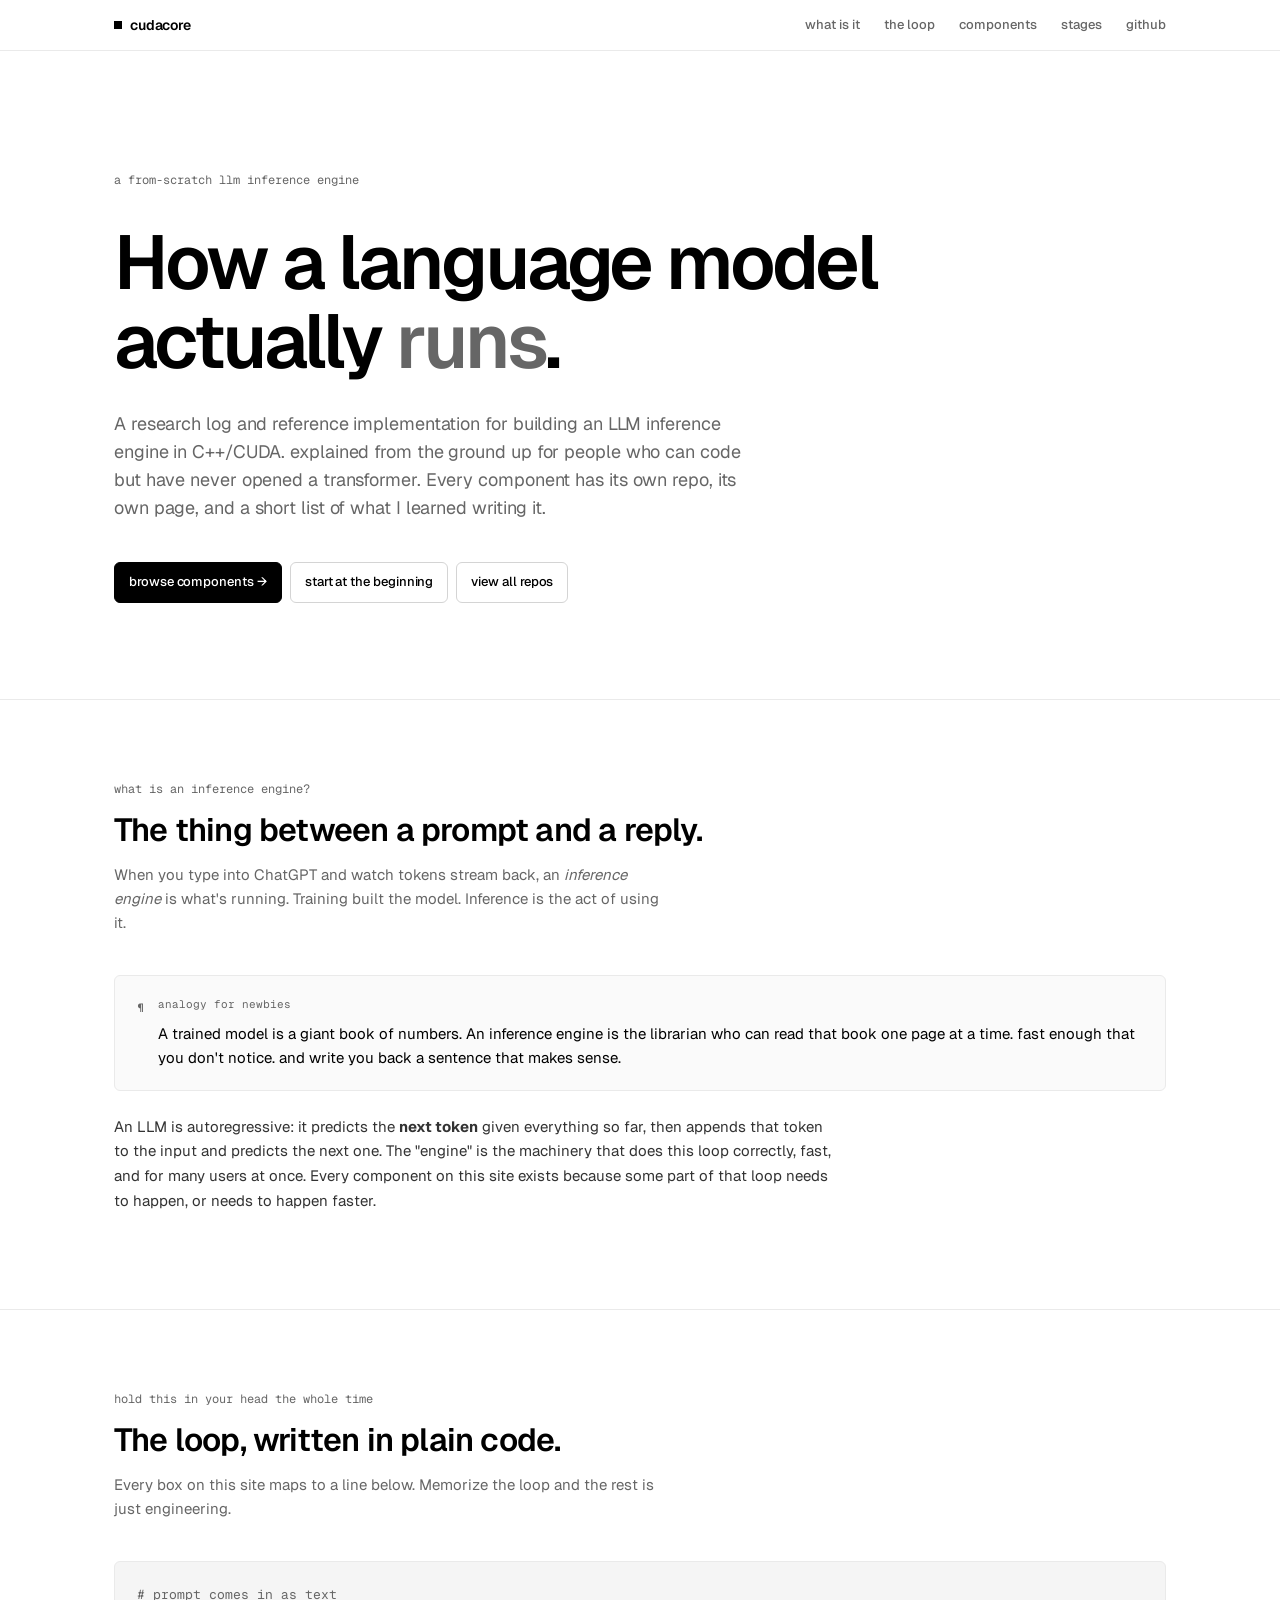
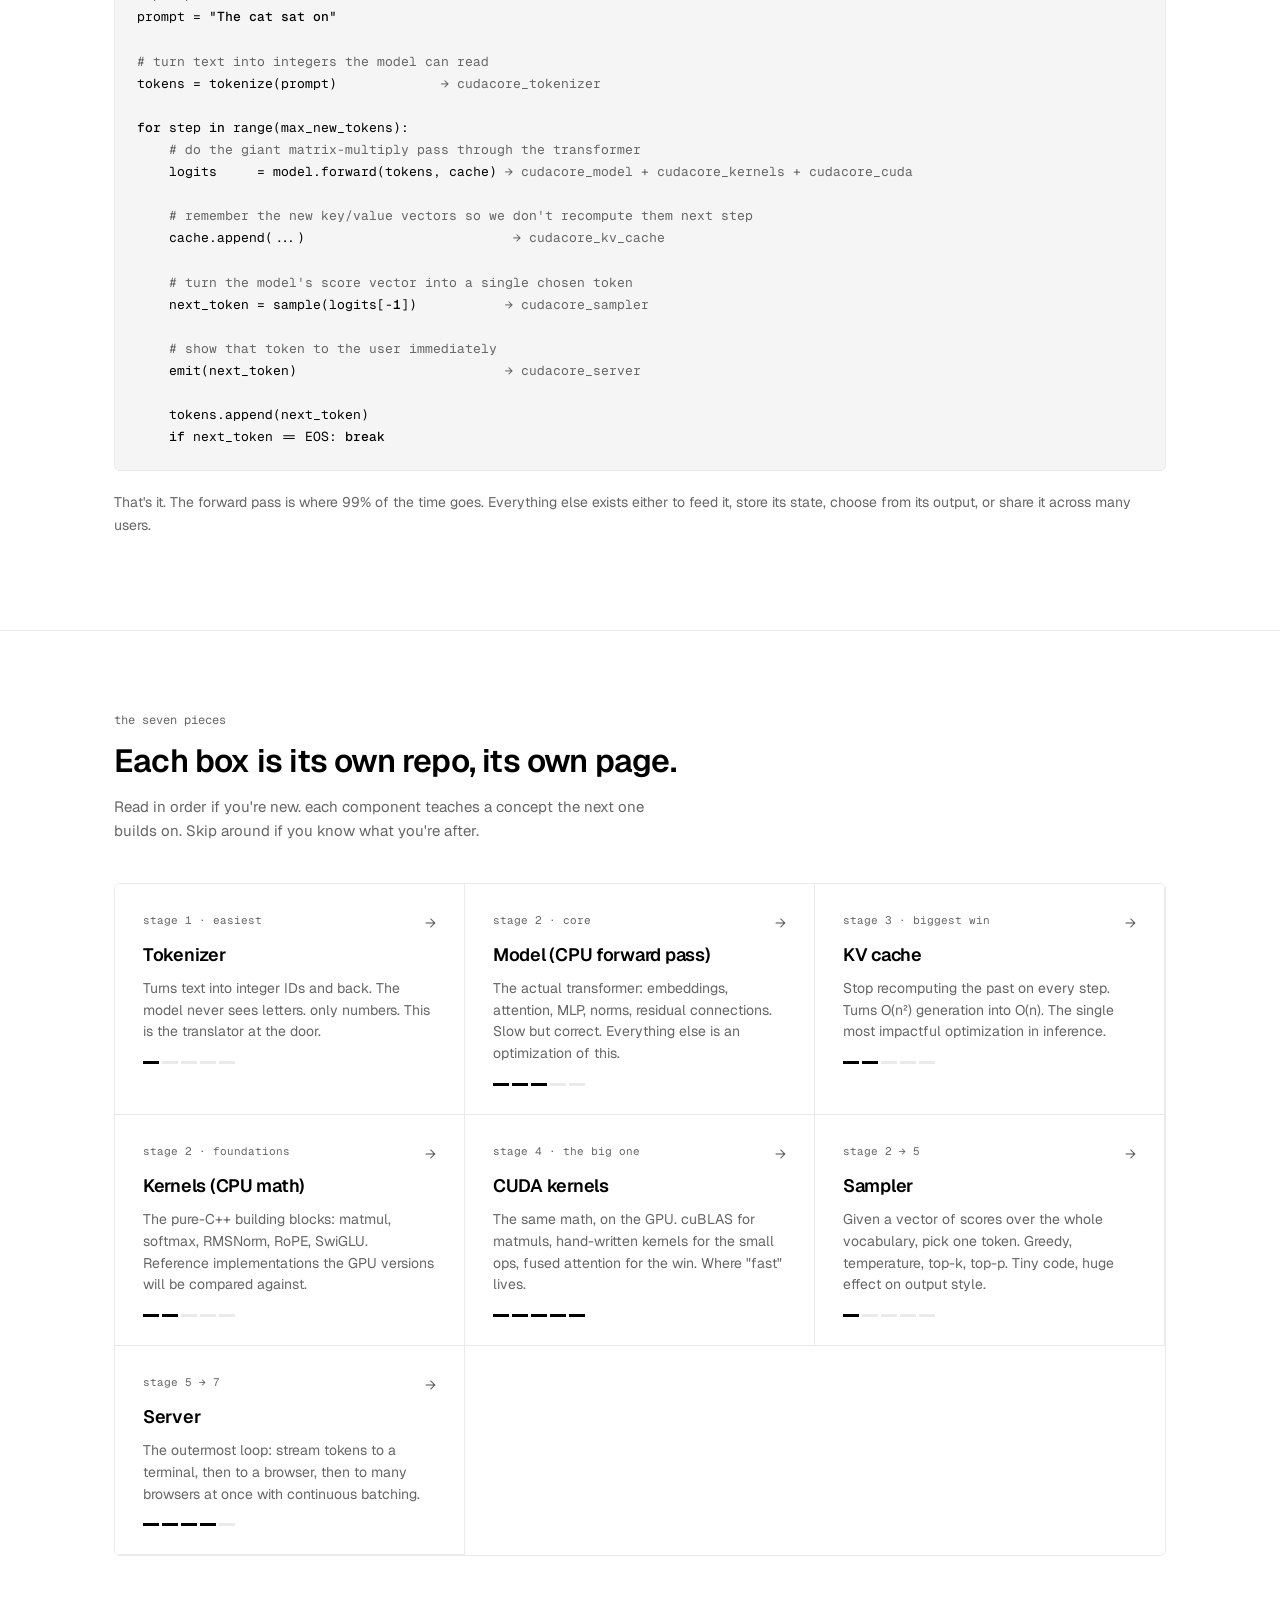
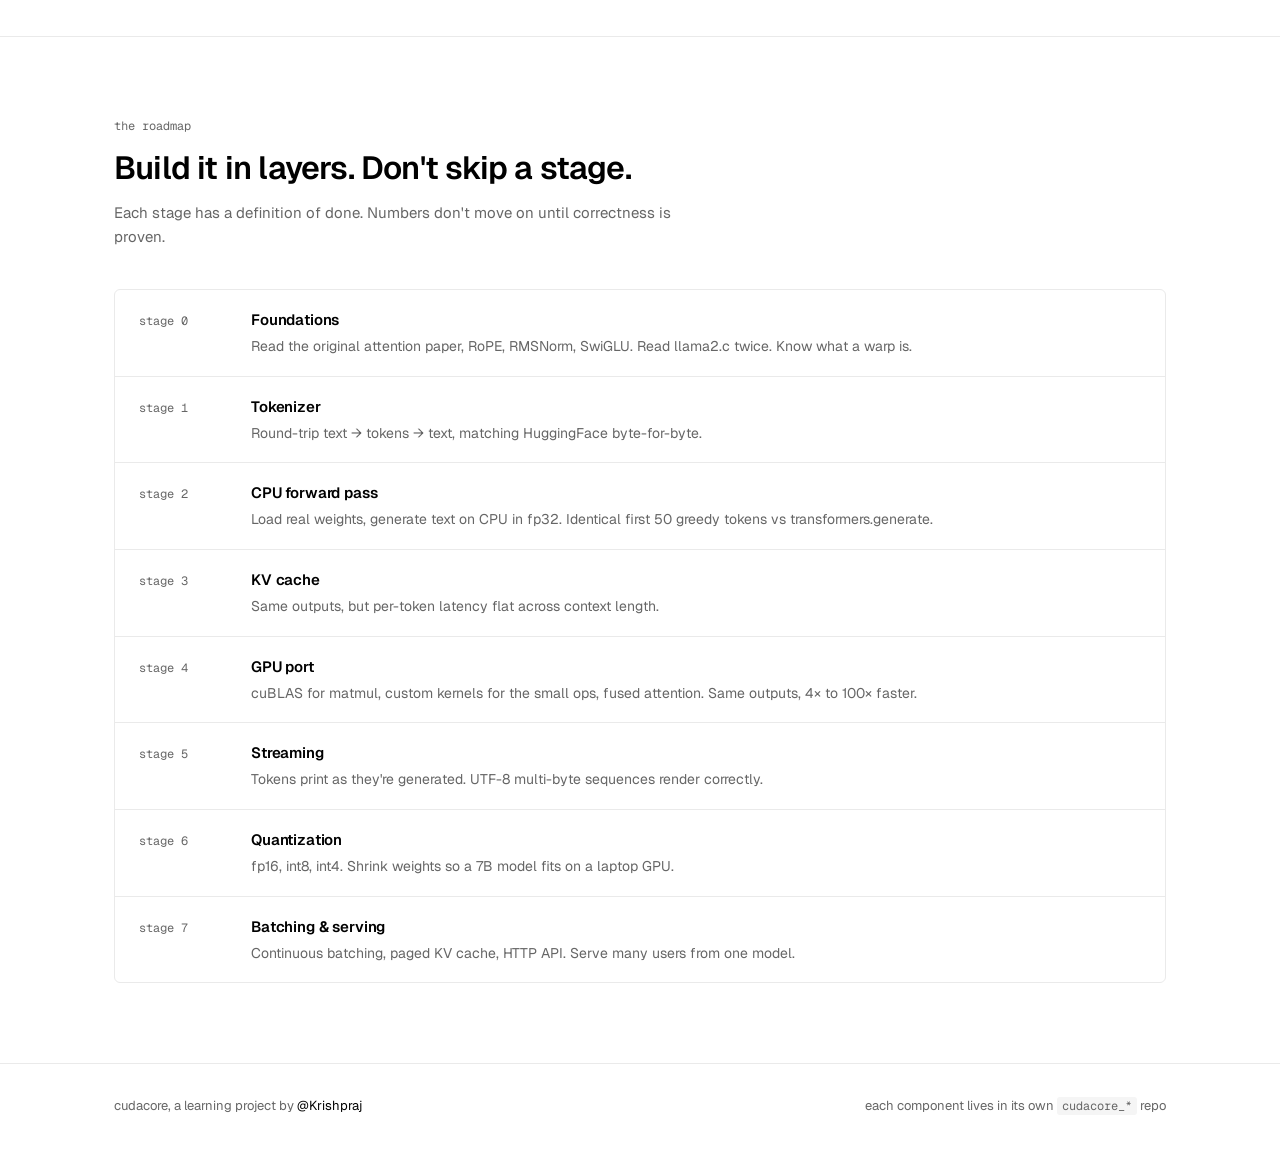
==== commit cda0d81b: "Drop // labels and em dashes for a more handwritten tone - Remove '// ' prefix from eyebrow and sect" ====
--- a/index.html
+++ b/index.html
@@ -3,8 +3,8 @@
 <head>
 <meta charset="utf-8">
 <meta name="viewport" content="width=device-width, initial-scale=1">
-<title>cudacore — building an LLM inference engine from scratch</title>
-<meta name="description" content="A from-scratch LLM inference engine in C++/CUDA. Research notes, plain-English explanations, and source code for every component — for newbies who want to understand how language models actually run.">
+<title>cudacore · building an LLM inference engine from scratch</title>
+<meta name="description" content="A from-scratch LLM inference engine in C++/CUDA. Research notes, plain-English explanations, and source code for every component. for newbies who want to understand how language models actually run.">
 <link rel="preconnect" href="https://fonts.googleapis.com">
 <link rel="preconnect" href="https://fonts.gstatic.com" crossorigin>
 <link href="https://fonts.googleapis.com/css2?family=Geist:wght@400;500;600;700&family=Geist+Mono:wght@400;500&display=swap" rel="stylesheet">
@@ -27,9 +27,9 @@
 
 <section class="hero">
   <div class="wrap">
-    <div class="eyebrow">// a from-scratch llm inference engine</div>
+    <div class="eyebrow">a from-scratch llm inference engine</div>
     <h1>How a language model<br>actually <em>runs</em>.</h1>
-    <p class="lede">A research log and reference implementation for building an LLM inference engine in C++/CUDA — explained from the ground up for people who can code but have never opened a transformer. Every component has its own repo, its own page, and a short list of what I learned writing it.</p>
+    <p class="lede">A research log and reference implementation for building an LLM inference engine in C++/CUDA. explained from the ground up for people who can code but have never opened a transformer. Every component has its own repo, its own page, and a short list of what I learned writing it.</p>
     <div class="cta-row">
       <a class="btn primary" href="#components">browse components →</a>
       <a class="btn" href="components/tokenizer.html">start at the beginning</a>
@@ -42,7 +42,7 @@
   <div class="wrap">
     <div class="section-head">
       <div>
-        <div class="section-tag">01 // what is an inference engine?</div>
+        <div class="section-tag">what is an inference engine?</div>
         <h2>The thing between a prompt and a reply.</h2>
       </div>
       <p class="kicker">When you type into ChatGPT and watch tokens stream back, an <em>inference engine</em> is what's running. Training built the model. Inference is the act of using it.</p>
@@ -52,7 +52,7 @@
       <div class="icon">¶</div>
       <div class="body">
         <div class="tag">analogy for newbies</div>
-        <p>A trained model is a giant book of numbers. An inference engine is the librarian who can read that book one page at a time — fast enough that you don't notice — and write you back a sentence that makes sense.</p>
+        <p>A trained model is a giant book of numbers. An inference engine is the librarian who can read that book one page at a time. fast enough that you don't notice. and write you back a sentence that makes sense.</p>
       </div>
     </div>
 
@@ -64,7 +64,7 @@
   <div class="wrap">
     <div class="section-head">
       <div>
-        <div class="section-tag">02 // hold this in your head the whole time</div>
+        <div class="section-tag">hold this in your head the whole time</div>
         <h2>The loop, written in plain code.</h2>
       </div>
       <p class="kicker">Every box on this site maps to a line below. Memorize the loop and the rest is just engineering.</p>
@@ -100,10 +100,10 @@
   <div class="wrap">
     <div class="section-head">
       <div>
-        <div class="section-tag">03 // the seven pieces</div>
+        <div class="section-tag">the seven pieces</div>
         <h2>Each box is its own repo, its own page.</h2>
       </div>
-      <p class="kicker">Read in order if you're new — each component teaches a concept the next one builds on. Skip around if you know what you're after.</p>
+      <p class="kicker">Read in order if you're new. each component teaches a concept the next one builds on. Skip around if you know what you're after.</p>
     </div>
 
     <div class="comp-grid">
@@ -111,7 +111,7 @@
       <a class="comp-card" href="components/tokenizer.html">
         <div class="stage">stage 1 · easiest</div>
         <h3>Tokenizer</h3>
-        <p>Turns text into integer IDs and back. The model never sees letters — only numbers. This is the translator at the door.</p>
+        <p>Turns text into integer IDs and back. The model never sees letters. only numbers. This is the translator at the door.</p>
         <div class="difficulty"><span class="on"></span><span></span><span></span><span></span><span></span></div>
       </a>
 
@@ -165,7 +165,7 @@
   <div class="wrap">
     <div class="section-head">
       <div>
-        <div class="section-tag">04 // the roadmap</div>
+        <div class="section-tag">the roadmap</div>
         <h2>Build it in layers. Don't skip a stage.</h2>
       </div>
       <p class="kicker">Each stage has a definition of done. Numbers don't move on until correctness is proven.</p>
@@ -186,7 +186,7 @@
 
 <footer class="site-foot">
   <div class="wrap">
-    <div>cudacore // a learning project by <a href="https://github.com/Krishpraj" target="_blank" rel="noopener">@Krishpraj</a></div>
+    <div>cudacore, a learning project by <a href="https://github.com/Krishpraj" target="_blank" rel="noopener">@Krishpraj</a></div>
     <div>each component lives in its own <code>cudacore_*</code> repo</div>
   </div>
 </footer>
